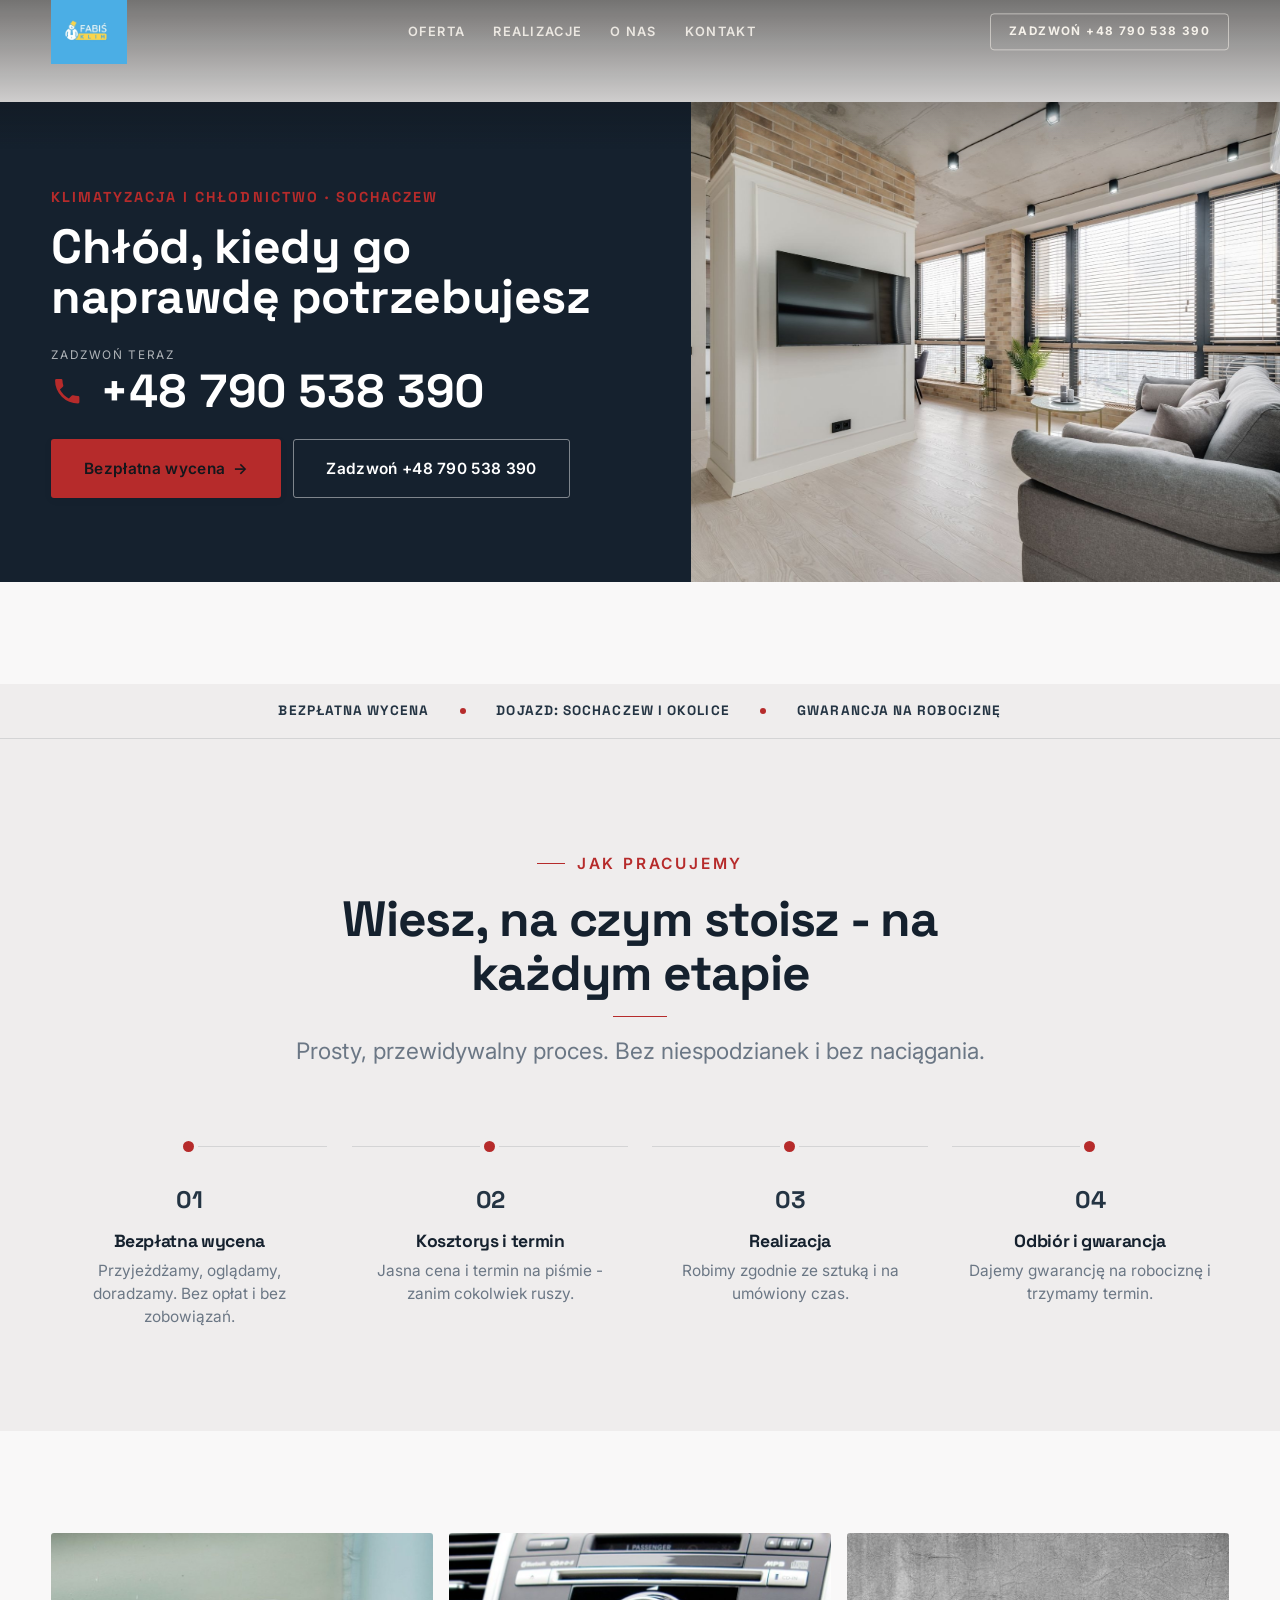
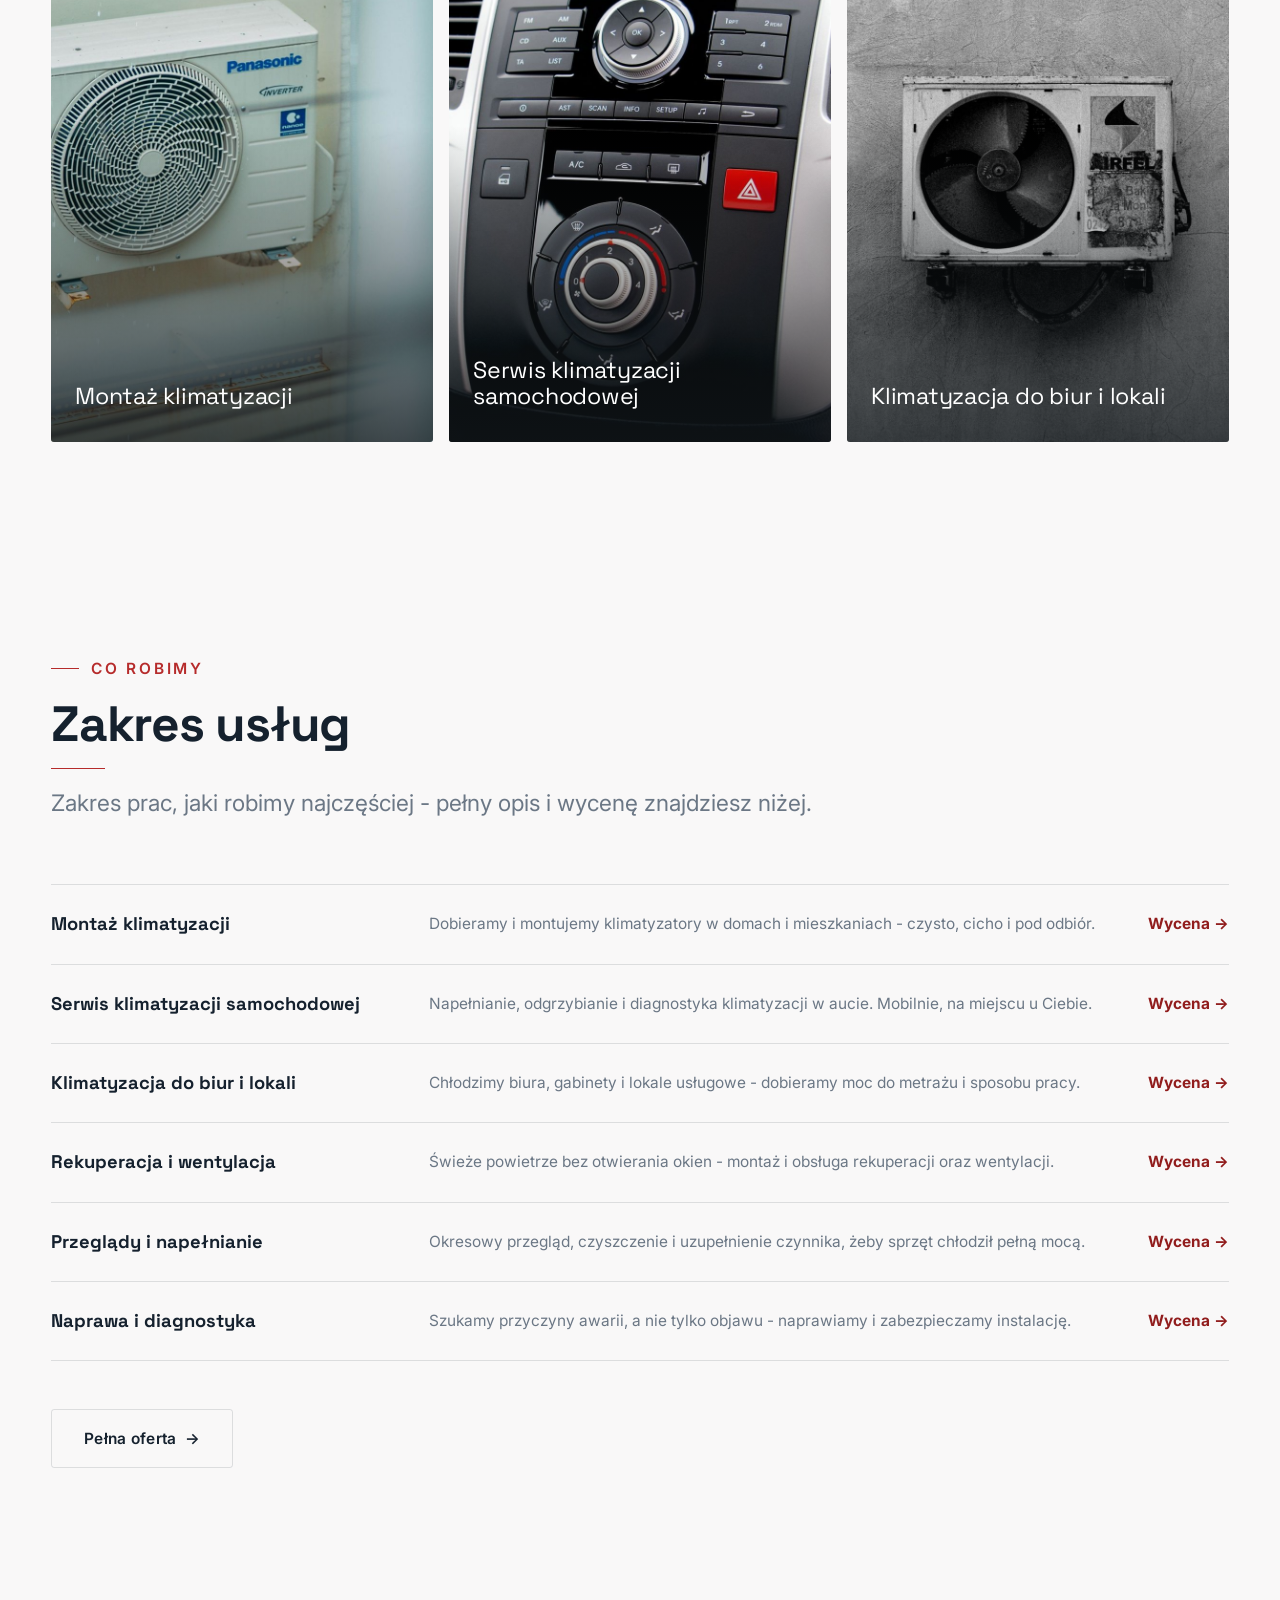
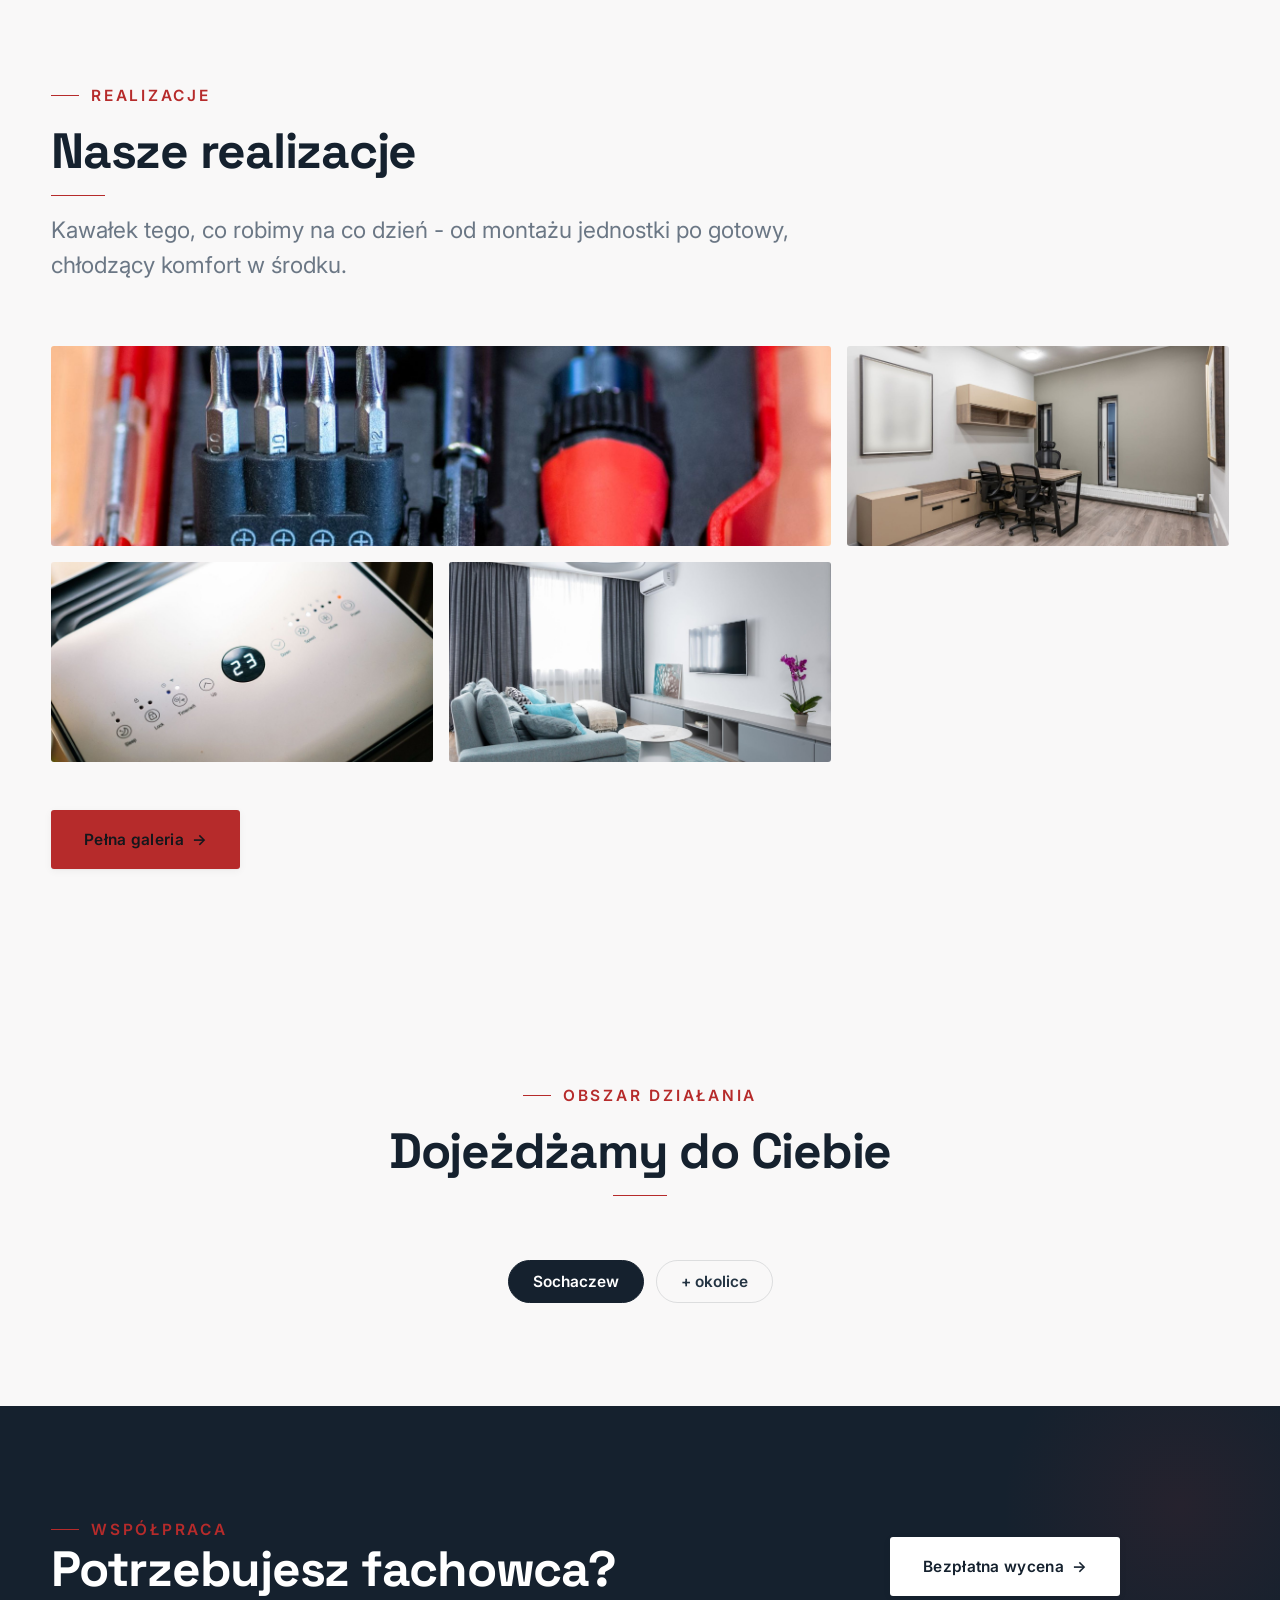
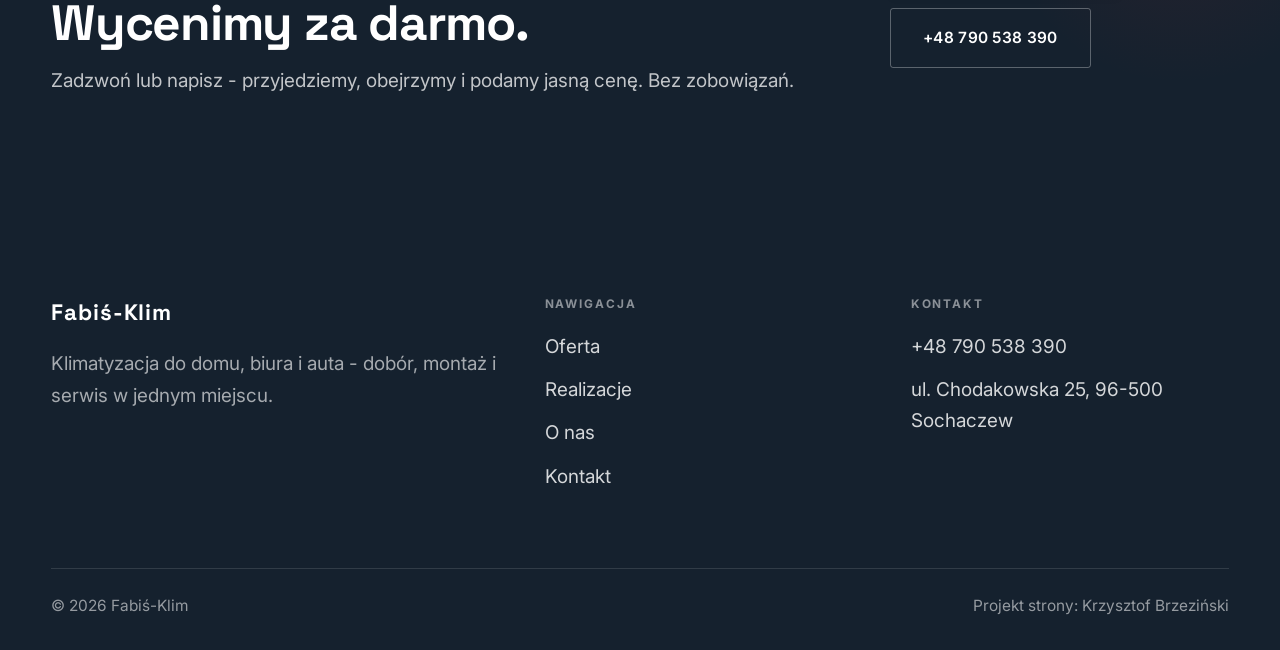
==== index.html @ 5f844423 "Demo strony: Fabiś-Klim (klimatyzacja i chłodnictwo, Sochaczew)" ====
<!DOCTYPE html>
<html lang="pl">
<head>
<meta charset="UTF-8">
<meta name="viewport" content="width=device-width, initial-scale=1.0">
<title>Fabiś-Klim - Klimatyzacja i chłodnictwo · Sochaczew</title>
<meta name="description" content="Fabiś-Klim - montaż i serwis klimatyzacji, Sochaczew i okolice. Klimatyzacja do domu, biura i samochodu, rekuperacja, przeglądy i napełnianie. Bezpłatna wycena, sprawny dojazd. Zadzwoń.">
<link rel="preconnect" href="https://fonts.googleapis.com">
<link rel="preconnect" href="https://fonts.gstatic.com" crossorigin>
<link href="https://fonts.googleapis.com/css2?family=Space+Grotesk:wght@500;600;700&family=Inter:wght@400;500;600&display=swap" rel="stylesheet">
<link rel="stylesheet" href="assets/styles.css">
</head>
<body>

<header class="nav">
  <div class="wrap nav-inner">
    <a class="brand brand-has-logo" href="index.html"><img class="brand-logo" src="img/logo.jpg" alt="Fabiś-Klim"></a>
    <nav class="nav-links">
      <a href="oferta.html">Oferta</a>
      <a href="realizacje.html">Realizacje</a>
      <a href="o-nas.html">O nas</a>
      <a href="kontakt.html">Kontakt</a>
      <a href="tel:+48790538390" class="btn btn-accent">Zadzwoń +48 790 538 390</a>
    </nav>
    <button class="nav-toggle" aria-label="Menu"><span></span><span></span><span></span></button>
  </div>
</header>

<section class="hero-fach">
  <img class="hf-photo" src="img/hero.jpg" alt="Fabiś-Klim">
  <div class="hf-panel">
      <span class="hf-kicker">Klimatyzacja i chłodnictwo · Sochaczew</span>
      <h1 class="hf-title">Chłód, kiedy go naprawdę potrzebujesz</h1>
      <a class="hf-phone" href="tel:+48790538390"><span class="hf-phone-lab">Zadzwoń teraz</span><span class="hf-phone-num"><svg class="ico-tel" width="16" height="16" viewBox="0 0 24 24" fill="none" aria-hidden="true"><path d="M6.6 10.8a15.5 15.5 0 0 0 6.6 6.6l2.2-2.2a1 1 0 0 1 1-.24 11.4 11.4 0 0 0 3.6.58 1 1 0 0 1 1 1V20a1 1 0 0 1-1 1A17 17 0 0 1 3 4a1 1 0 0 1 1-1h3.5a1 1 0 0 1 1 1c0 1.25.2 2.46.58 3.6a1 1 0 0 1-.25 1l-2.23 2.2Z" fill="currentColor"/></svg> +48 790 538 390</span></a>
      <div class="hf-actions">
        <a href="kontakt.html" class="btn btn-accent">Bezpłatna wycena <span class="arr">→</span></a>
        <a href="tel:+48790538390" class="btn btn-ghost hf-ghost">Zadzwoń +48 790 538 390</a>
      </div>
  </div>
</section>
<section class="fach-promise">
  <div class="wrap">
    <ul class="fp-row reveal"><li>Bezpłatna wycena</li><li>Dojazd: Sochaczew i okolice</li><li>Gwarancja na robociznę</li></ul>
  </div>
</section>
<section class="proces fachowcy">
  <div class="wrap">
    <div class="head center reveal">
      <span class="eyebrow">Jak pracujemy</span>
      <h2>Wiesz, na czym stoisz - na każdym etapie</h2>
      <p>Prosty, przewidywalny proces. Bez niespodzianek i bez naciągania.</p>
    </div>
    <ol class="proces-line">
      <li class="reveal"><span class="pno">01</span><h3>Bezpłatna wycena</h3><p>Przyjeżdżamy, oglądamy, doradzamy. Bez opłat i bez zobowiązań.</p></li>
      <li class="reveal"><span class="pno">02</span><h3>Kosztorys i termin</h3><p>Jasna cena i termin na piśmie - zanim cokolwiek ruszy.</p></li>
      <li class="reveal"><span class="pno">03</span><h3>Realizacja</h3><p>Robimy zgodnie ze sztuką i na umówiony czas.</p></li>
      <li class="reveal"><span class="pno">04</span><h3>Odbiór i gwarancja</h3><p>Dajemy gwarancję na robociznę i trzymamy termin.</p></li>
    </ol>
  </div>
</section>
<section class="gateways-band">
  <div class="wrap">
    <div class="gateways">
      <a href="oferta.html" class="gateway reveal"><img src="img/g1.jpg" alt="Montaż klimatyzacji" loading="lazy"><span class="g-ttl">Montaż klimatyzacji</span></a>
      <a href="oferta.html" class="gateway reveal"><img src="img/g2.jpg" alt="Serwis klimatyzacji samochodowej" loading="lazy"><span class="g-ttl">Serwis klimatyzacji samochodowej</span></a>
      <a href="oferta.html" class="gateway reveal"><img src="img/g3.jpg" alt="Klimatyzacja do biur i lokali" loading="lazy"><span class="g-ttl">Klimatyzacja do biur i lokali</span></a>
    </div>
  </div>
</section>
<section class="fach-uslugi">
  <div class="wrap">
    <div class="head reveal">
      <span class="eyebrow">Co robimy</span>
      <h2>Zakres usług</h2>
      <p>Zakres prac, jaki robimy najczęściej - pełny opis i wycenę znajdziesz niżej.</p>
    </div>
    <ul class="fu-list">
      <li class="fu-row reveal"><div class="fu-name">Montaż klimatyzacji</div><div class="fu-desc">Dobieramy i montujemy klimatyzatory w domach i mieszkaniach - czysto, cicho i pod odbiór.</div><a class="fu-cta" href="kontakt.html">Wycena <span class="arr">→</span></a></li>
      <li class="fu-row reveal"><div class="fu-name">Serwis klimatyzacji samochodowej</div><div class="fu-desc">Napełnianie, odgrzybianie i diagnostyka klimatyzacji w aucie. Mobilnie, na miejscu u Ciebie.</div><a class="fu-cta" href="kontakt.html">Wycena <span class="arr">→</span></a></li>
      <li class="fu-row reveal"><div class="fu-name">Klimatyzacja do biur i lokali</div><div class="fu-desc">Chłodzimy biura, gabinety i lokale usługowe - dobieramy moc do metrażu i sposobu pracy.</div><a class="fu-cta" href="kontakt.html">Wycena <span class="arr">→</span></a></li>
      <li class="fu-row reveal"><div class="fu-name">Rekuperacja i wentylacja</div><div class="fu-desc">Świeże powietrze bez otwierania okien - montaż i obsługa rekuperacji oraz wentylacji.</div><a class="fu-cta" href="kontakt.html">Wycena <span class="arr">→</span></a></li>
      <li class="fu-row reveal"><div class="fu-name">Przeglądy i napełnianie</div><div class="fu-desc">Okresowy przegląd, czyszczenie i uzupełnienie czynnika, żeby sprzęt chłodził pełną mocą.</div><a class="fu-cta" href="kontakt.html">Wycena <span class="arr">→</span></a></li>
      <li class="fu-row reveal"><div class="fu-name">Naprawa i diagnostyka</div><div class="fu-desc">Szukamy przyczyny awarii, a nie tylko objawu - naprawiamy i zabezpieczamy instalację.</div><a class="fu-cta" href="kontakt.html">Wycena <span class="arr">→</span></a></li>
    </ul>
    <div style="margin-top:var(--space-7)" class="reveal"><a href="oferta.html" class="btn btn-ghost">Pełna oferta <span class="arr">→</span></a></div>
  </div>
</section>
<section>
  <div class="wrap">
    <div class="head reveal">
      <span class="eyebrow">Realizacje</span>
      <h2>Nasze realizacje</h2>
      <p>Kawałek tego, co robimy na co dzień - od montażu jednostki po gotowy, chłodzący komfort w środku.</p>
    </div>
    <div class="gallery">
      <div class="tile t-two3 reveal"><img src="img/g4.jpg" alt="Serwis i przeglądy" loading="lazy"><div class="cap">Serwis i przeglądy</div></div>
      <div class="tile t-third reveal"><img src="img/g5.jpg" alt="Klimatyzacja do biura" loading="lazy"><div class="cap">Klimatyzacja do biura</div></div>
      <div class="tile t-third reveal"><img src="img/g6.jpg" alt="Komfort w pomieszczeniu" loading="lazy"><div class="cap">Komfort w pomieszczeniu</div></div>
      <div class="tile t-third reveal"><img src="img/about.jpg" alt="Fabiś-Klim" loading="lazy"></div>
    </div>
    <div style="margin-top:var(--space-7)" class="reveal"><a href="realizacje.html" class="btn btn-accent">Pełna galeria <span class="arr">→</span></a></div>
  </div>
</section>
<section class="obszar">
  <div class="wrap">
    <div class="head center reveal">
      <span class="eyebrow">Obszar działania</span>
      <h2>Dojeżdżamy do Ciebie</h2>
    </div>
    <ul class="obszar-list reveal"><li class="is-home">Sochaczew</li><li>+ okolice</li></ul>
  </div>
</section>
<section class="cta">
  <div class="wrap">
    <div class="reveal">
      <span class="eyebrow">Współpraca</span>
      <h2>Potrzebujesz fachowca? Wycenimy za darmo.</h2>
      <p>Zadzwoń lub napisz - przyjedziemy, obejrzymy i podamy jasną cenę. Bez zobowiązań.</p>
    </div>
    <div class="cta-actions reveal">
      <a href="kontakt.html" class="btn btn-light">Bezpłatna wycena <span class="arr">→</span></a>
      <a href="tel:+48790538390" class="btn btn-ghost" style="color:#fff;border-color:rgba(255,255,255,.3)">+48 790 538 390</a>
    </div>
  </div>
</section>

<footer>
  <div class="wrap">
    <div class="foot-grid">
      <div class="foot-brand">
        <div class="name">Fabiś-Klim</div>
        <p>Klimatyzacja do domu, biura i auta - dobór, montaż i serwis w jednym miejscu.</p>
      </div>
      <div class="foot-col">
        <h4>Nawigacja</h4>
        <a href="oferta.html">Oferta</a>
        <a href="realizacje.html">Realizacje</a>
        <a href="o-nas.html">O nas</a>
        <a href="kontakt.html">Kontakt</a>
      </div>
      <div class="foot-col">
        <h4>Kontakt</h4>
        <a href="tel:+48790538390">+48 790 538 390</a>
        <p>ul. Chodakowska 25, 96-500 Sochaczew</p>
      </div>
    </div>
    <div class="foot-bot">
      <span>© 2026 Fabiś-Klim</span>
      <span>Projekt strony: Krzysztof Brzeziński</span>
    </div>
  </div>
</footer>
<div class="sticky-call"><a class="sc-call" href="tel:+48790538390"><svg class="ico-tel" width="16" height="16" viewBox="0 0 24 24" fill="none" aria-hidden="true"><path d="M6.6 10.8a15.5 15.5 0 0 0 6.6 6.6l2.2-2.2a1 1 0 0 1 1-.24 11.4 11.4 0 0 0 3.6.58 1 1 0 0 1 1 1V20a1 1 0 0 1-1 1A17 17 0 0 1 3 4a1 1 0 0 1 1-1h3.5a1 1 0 0 1 1 1c0 1.25.2 2.46.58 3.6a1 1 0 0 1-.25 1l-2.23 2.2Z" fill="currentColor"/></svg> Zadzwoń</a><a class="sc-quote" href="kontakt.html">Bezpłatna wycena</a></div>

<script src="assets/main.js"></script>
</body>
</html>
---- assets/styles.css ----
/* ============================================================
   STOLBASZ — premium, architektoniczny B2B fit-out
   Jasna paleta, zero brązu. System wg premium-web-craft.
   Projekt strony: Krzysztof Brzeziński
   ============================================================ */

:root{
  /* PALETA — jasna, architektoniczna, chłodna */
  --paper:#F4F6F8;          /* główne tło */
  --paper-2:#E7EBEF;        /* sekcje alternatywne (chłodny jasny szary) */
  --paper-3:#E7EBEF;        /* delikatne wypełnienia */
  --ink:#15212E;            /* tekst główny — chłodny grafit */
  --ink-soft:#243443;       /* nagłówki drugorzędne */
  --muted:#6B7785;          /* tekst poboczny */
  --line:rgba(21,33,46,.12);/* hairline */
  --accent:#E8A317;         /* stonowany petrol-slate — jedyny akcent */
  --accent-d:#C9870C;
  --accent-soft:rgba(232,163,23,.10);
  --dark:#15212E;           /* sekcje ciemne (stopka/CTA) */

  /* ODSTĘPY — skala 4/8 */
  --space-1:4px; --space-2:8px; --space-3:12px; --space-4:16px; --space-5:24px;
  --space-6:32px; --space-7:48px; --space-8:64px; --space-9:96px; --space-10:128px;

  /* TYPOGRAFIA — fluid clamp() (skala podbita 16.07.2026: większe, czytelniejsze litery — uwaga Adama) */
  --text-sm:clamp(.9rem,.87rem + .12vw,1rem);
  --text-base:clamp(1.08rem,1.04rem + .18vw,1.2rem);
  --text-lg:clamp(1.24rem,1.15rem + .34vw,1.44rem);
  --text-h3:clamp(1.34rem,1.22rem + .55vw,1.66rem);
  --text-h2:clamp(2.1rem,1.66rem + 2.1vw,3.1rem);
  --text-h1:clamp(2.9rem,2.1rem + 4vw,5.1rem);

  /* PROMIENIE — architektoniczne, raczej ostre */
  --r-sm:3px; --r-md:6px; --r-lg:10px;

  /* RUCH */
  --ease:cubic-bezier(.25,.46,.45,.94); --dur:.24s;

  /* CIENIE — miękkie, warstwowe */
  --sh-sm:0 1px 2px rgba(16,24,32,.04), 0 2px 8px rgba(16,24,32,.05);
  --sh-md:0 2px 6px rgba(16,24,32,.05), 0 12px 28px -8px rgba(16,24,32,.12);
  --sh-lg:0 6px 14px rgba(16,24,32,.07), 0 26px 56px -18px rgba(16,24,32,.22);

  --hairline:1px solid var(--line);

  --font-display:'Space Grotesk','Inter',sans-serif;
  --font-body:'Inter',sans-serif;
}

*{box-sizing:border-box;margin:0;padding:0}
html{scroll-behavior:smooth}
body{
  font-family:var(--font-body);
  font-size:var(--text-base);
  line-height:1.65;
  color:var(--ink);
  background:var(--paper);
  -webkit-font-smoothing:antialiased;
  text-rendering:optimizeLegibility;
}
img{max-width:100%;display:block}
a{color:inherit;text-decoration:none}

.wrap{width:min(92%,1180px);margin-inline:auto}
section{padding-block:clamp(52px,6.5vw,96px)}

h1,h2,h3{font-family:var(--font-display);font-weight:700;line-height:1.08;letter-spacing:-.02em;color:var(--ink)}
h1{font-size:var(--text-h1);letter-spacing:-.035em}
h2{font-size:var(--text-h2);letter-spacing:-.025em}
h3{font-size:var(--text-h3)}
p{max-width:65ch}

.eyebrow{
  font-family:var(--font-body);
  font-size:var(--text-sm);
  font-weight:600;
  letter-spacing:.18em;
  text-transform:uppercase;
  color:var(--accent);
  display:inline-flex;align-items:center;gap:var(--space-3);
}
.eyebrow::before{content:"";width:28px;height:1px;background:var(--accent);display:inline-block}

.muted{color:var(--muted)}
.lead{font-size:var(--text-lg);line-height:1.55;color:var(--ink-soft);max-width:50ch}

/* ---------- BUTTONS ---------- */
.btn{
  display:inline-flex;align-items:center;gap:var(--space-2);
  font-weight:600;font-size:var(--text-sm);letter-spacing:.02em;
  padding:var(--space-4) var(--space-6);
  border-radius:var(--r-sm);
  transition:transform var(--dur) var(--ease),box-shadow var(--dur) var(--ease),background var(--dur) var(--ease);
  cursor:pointer;border:1px solid transparent;
}
.btn-accent{background:var(--accent);color:#fff;box-shadow:var(--sh-sm)}
.btn-accent:hover{background:var(--accent-d);transform:translateY(-2px);box-shadow:var(--sh-md)}
.btn-accent:active{transform:translateY(0);box-shadow:var(--sh-sm)}
.btn-ghost{background:transparent;color:var(--ink);border-color:var(--line)}
.btn-ghost:hover{border-color:var(--accent);color:var(--accent);transform:translateY(-2px)}
.btn-light{background:#fff;color:var(--ink);box-shadow:var(--sh-sm)}
.btn-light:hover{transform:translateY(-2px);box-shadow:var(--sh-md)}
.btn .arr{transition:transform var(--dur) var(--ease)}
.btn:hover .arr{transform:translateX(4px)}

/* ---------- NAV ---------- */
.nav{
  position:sticky;top:0;z-index:50;
  background:color-mix(in srgb,var(--paper) 88%,transparent);
  backdrop-filter:saturate(140%) blur(10px);
  border-bottom:var(--hairline);
}
.nav-inner{display:flex;align-items:center;justify-content:space-between;height:72px}
.brand{display:flex;flex-direction:column;line-height:1}
.brand .name{font-family:var(--font-display);font-weight:800;font-size:1.35rem;letter-spacing:.04em}
.brand .sub{font-size:.62rem;letter-spacing:.34em;text-transform:uppercase;color:var(--muted);margin-top:5px}
.nav-links{display:flex;align-items:center;gap:var(--space-6)}
.nav-links a{font-size:var(--text-sm);font-weight:500;color:var(--ink-soft);position:relative;padding-block:4px;transition:color var(--dur) var(--ease)}
.nav-links a::after{content:"";position:absolute;left:0;bottom:0;width:0;height:1.5px;background:var(--accent);transition:width var(--dur) var(--ease)}
.nav-links a:hover,.nav-links a.active{color:var(--ink)}
.nav-links a:hover::after,.nav-links a.active::after{width:100%}
.nav-links .btn{padding:var(--space-2) var(--space-5)}
/* przyciski w nav: właściwy kolor (przebij .nav-links a) + bez podkreślenia */
.nav-links a.btn-accent{color:#fff}
.nav-links a.btn-ghost,.nav-links a.btn-light{color:var(--ink)}
.nav-links a.btn::after{display:none}
.nav-toggle{display:none;background:none;border:none;cursor:pointer;flex-direction:column;gap:5px;padding:8px}
.nav-toggle span{width:24px;height:2px;background:var(--ink);transition:var(--dur)}

/* ---------- HERO (split) ---------- */
.hero{position:relative;overflow:hidden;border-bottom:var(--hairline)}
.hero-grid{display:grid;grid-template-columns:1.05fr .95fr;gap:clamp(24px,4vw,60px);align-items:center;
  padding-block:clamp(36px,4.5vw,64px)}
.hero-copy .eyebrow{margin-bottom:var(--space-5)}
.hero-copy h1{margin-bottom:var(--space-5)}
.hero-copy .lead{margin-bottom:var(--space-7)}
.hero-actions{display:flex;flex-wrap:wrap;gap:var(--space-4)}
.hero-art{position:relative;aspect-ratio:4/3;border-radius:var(--r-lg);overflow:hidden;box-shadow:var(--sh-lg)}
.hero-art img{width:100%;height:100%;object-fit:cover}
.hero-art::after{content:"";position:absolute;inset:0;background:linear-gradient(180deg,transparent 55%,rgba(18,24,28,.28))}
.hero-badge{position:absolute;left:var(--space-5);bottom:var(--space-5);z-index:2;
  background:rgba(252,252,251,.94);backdrop-filter:blur(4px);
  border-radius:var(--r-md);padding:var(--space-4) var(--space-5);box-shadow:var(--sh-md);max-width:78%}
.hero-badge strong{display:block;font-family:var(--font-display);font-size:1rem;letter-spacing:-.01em}
.hero-badge span{font-size:var(--text-sm);color:var(--muted)}

/* ---------- HERO duży / kinowy (strona główna) ---------- */
.hero-cine{position:relative;min-height:clamp(560px,82vh,840px);min-height:clamp(560px,82svh,840px);display:flex;align-items:center;overflow:hidden;border-bottom:var(--hairline)}
.hero-cine>img{position:absolute;inset:0;width:100%;height:100%;object-fit:cover;z-index:0}
.hero-cine::after{content:"";position:absolute;inset:0;z-index:1;
  background:linear-gradient(95deg,rgba(13,18,23,.86) 0%,rgba(13,18,23,.64) 32%,rgba(13,18,23,.24) 62%,rgba(13,18,23,.04) 100%)}
.hero-cine .wrap{position:relative;z-index:2;padding-block:var(--space-8)}
.hero-cine .hero-copy{max-width:660px}
.hero-cine .eyebrow{color:#fff;margin-bottom:var(--space-5)}
.hero-cine .eyebrow::before{background:#fff}
.hero-cine h1{color:#fff;margin-bottom:var(--space-5);font-size:clamp(2.9rem,2rem + 4.4vw,5.2rem)}
.hero-cine .lead{color:rgba(255,255,255,.92);max-width:48ch;margin-bottom:var(--space-7)}
.hero-cine .hero-actions{display:flex;flex-wrap:wrap;gap:var(--space-4)}
@media(max-width:680px){
  .hero-cine{min-height:clamp(520px,76vh,640px);min-height:clamp(520px,76svh,640px);align-items:flex-end}
  .hero-cine::after{background:linear-gradient(0deg,rgba(13,18,23,.9) 6%,rgba(13,18,23,.45) 55%,rgba(13,18,23,.25) 100%)}
  .hero-cine .wrap{padding-bottom:var(--space-9)}
}

/* full-bleed hero variant (podstrony) */
.pagehead{position:relative;min-height:46vh;min-height:46svh;display:flex;align-items:flex-end;overflow:hidden;border-bottom:var(--hairline)}
.pagehead img{position:absolute;inset:0;width:100%;height:100%;object-fit:cover}
.pagehead::after{content:"";position:absolute;inset:0;background:linear-gradient(180deg,rgba(18,24,28,.25),rgba(18,24,28,.62))}
.pagehead .wrap{position:relative;z-index:2;padding-block:var(--space-9);color:#fff}
.pagehead h1{color:#fff;max-width:18ch}
.pagehead .eyebrow{color:#fff}
.pagehead .eyebrow::before{background:#fff}
.pagehead p{color:rgba(255,255,255,.86);margin-top:var(--space-4);max-width:54ch}

/* ---------- STRIP (pasek skrótów / liczby) ---------- */
.strip{background:var(--dark);color:#fff}
.strip .wrap{display:grid;grid-template-columns:repeat(4,1fr);gap:var(--space-6);padding-block:var(--space-8)}
.strip .item .k{font-family:var(--font-display);font-size:clamp(1.6rem,1.2rem + 1.4vw,2.4rem);font-weight:800;letter-spacing:-.02em;color:#fff}
.strip .item .v{font-size:var(--text-sm);color:rgba(255,255,255,.66);margin-top:var(--space-2);line-height:1.45}
.strip .item{border-left:2px solid var(--accent);padding-left:var(--space-5)}

/* ---------- SECTION HEAD ---------- */
.head{max-width:48rem;margin-bottom:var(--space-8)}
.head.center{margin-inline:auto;text-align:center}
.head .eyebrow{margin-bottom:var(--space-4)}
.head h2{margin-bottom:var(--space-4)}
.head p{color:var(--muted);font-size:var(--text-lg);line-height:1.55}
.head.center p{margin-inline:auto}

/* ---------- INTRO SPLIT ---------- */
.split{display:grid;grid-template-columns:.92fr 1.08fr;gap:clamp(28px,5vw,80px);align-items:center}
.split.rev{grid-template-columns:1.08fr .92fr}
.split.rev .split-art{order:-1}
.split-art{position:relative;aspect-ratio:5/4;border-radius:var(--r-lg);overflow:hidden;box-shadow:var(--sh-lg)}
.split-art img{width:100%;height:100%;object-fit:cover}
.split-copy h2{margin-bottom:var(--space-5)}
.split-copy p+p{margin-top:var(--space-4)}
.split-copy .btn{margin-top:var(--space-6)}

/* ---------- SERVICES (zakres) ---------- */
.svc-grid{display:grid;grid-template-columns:repeat(auto-fit,minmax(280px,1fr));gap:var(--space-5)}
.svc{background:#fff;border:var(--hairline);border-radius:var(--r-md);padding:var(--space-7) var(--space-6);
  transition:transform var(--dur) var(--ease),box-shadow var(--dur) var(--ease),border-color var(--dur) var(--ease);
  position:relative;overflow:hidden}
.svc::before{content:"";position:absolute;left:0;top:0;width:3px;height:0;background:var(--accent);transition:height var(--dur) var(--ease)}
.svc:hover{transform:translateY(-4px);box-shadow:var(--sh-md);border-color:transparent}
.svc:hover::before{height:100%}
.svc .ic{font-family:var(--font-display);font-size:.8rem;font-weight:700;letter-spacing:.12em;color:var(--accent);margin-bottom:var(--space-4)}
.svc h3{margin-bottom:var(--space-3);font-size:1.22rem}
.svc p{color:var(--muted);font-size:var(--text-base);line-height:1.6}

/* big detailed service rows */
.svc-row{display:grid;grid-template-columns:.8fr 1.2fr;gap:clamp(20px,4vw,60px);align-items:center;padding-block:var(--space-8)}
.svc-row+.svc-row{border-top:var(--hairline)}
.svc-row.rev{grid-template-columns:1.2fr .8fr}
.svc-row.rev .svc-row-art{order:-1}
.svc-row-art{aspect-ratio:4/3;border-radius:var(--r-md);overflow:hidden;box-shadow:var(--sh-md)}
.svc-row-art img{width:100%;height:100%;object-fit:cover}
.svc-row h3{font-size:1.5rem;margin-bottom:var(--space-4)}
.svc-row .num{font-family:var(--font-display);font-size:.85rem;font-weight:700;letter-spacing:.14em;color:var(--accent);display:block;margin-bottom:var(--space-3)}
.svc-row ul{list-style:none;margin-top:var(--space-4);display:flex;flex-direction:column;gap:var(--space-2)}
.svc-row li{position:relative;padding-left:var(--space-5);color:var(--muted);font-size:var(--text-base)}
.svc-row li::before{content:"";position:absolute;left:0;top:.62em;width:8px;height:1px;background:var(--accent)}

/* ---------- GALLERY (realizacje) ---------- */
.gallery{display:grid;grid-template-columns:repeat(12,1fr);gap:var(--space-4);grid-auto-rows:200px}
/* GALERIA MASONRY — pionowe zdjęcia (portrety beauty/wellness) bez przycinania: kolumny, height auto */
.gallery-masonry{column-count:3;column-gap:var(--space-4)}
@media(max-width:900px){.gallery-masonry{column-count:2}}
@media(max-width:560px){.gallery-masonry{column-count:1}}
.gallery-masonry .m-tile{break-inside:avoid;margin:0 0 var(--space-4);padding:0;position:relative;overflow:hidden;border-radius:var(--r-md);border:1px solid var(--line)}
.gallery-masonry .m-tile img{width:100%;height:auto;display:block}
.gallery-masonry .m-tile .cap{position:absolute;left:0;right:0;bottom:0;padding:var(--space-4);color:#fff;background:linear-gradient(0deg,rgba(0,0,0,.55),transparent);font-size:var(--text-sm)}
.gallery-masonry .m-tile .cap small{display:block;font-weight:400;opacity:.78;letter-spacing:.04em;text-transform:uppercase;font-size:.66rem;margin-top:3px}
.tile{position:relative;overflow:hidden;border-radius:var(--r-md);box-shadow:var(--sh-sm);
  transition:transform var(--dur) var(--ease),box-shadow var(--dur) var(--ease)}
.tile img{width:100%;height:100%;object-fit:cover;transition:transform .6s var(--ease)}
.tile:hover{box-shadow:var(--sh-md)}
.tile:hover img{transform:scale(1.05)}
.tile .cap{position:absolute;left:0;right:0;bottom:0;padding:var(--space-5) var(--space-4) var(--space-4);
  background:linear-gradient(transparent,rgba(18,24,28,.78));color:#fff;
  font-size:var(--text-sm);font-weight:600;letter-spacing:.01em;
  opacity:0;transform:translateY(8px);transition:var(--dur) var(--ease)}
.tile:hover .cap{opacity:1;transform:translateY(0)}
.tile .cap small{display:block;font-weight:400;opacity:.78;letter-spacing:.04em;text-transform:uppercase;font-size:.66rem;margin-top:3px}
/* bento spans */
.t-wide{grid-column:span 6}
.t-tall{grid-column:span 6;grid-row:span 2}
.t-std{grid-column:span 6}
.t-third{grid-column:span 4}
.t-two3{grid-column:span 8}

/* ---------- TRUST / WIARYGODNOŚĆ ---------- */
.trust{background:var(--paper-2)}
.trust-grid{display:grid;grid-template-columns:repeat(auto-fit,minmax(240px,1fr));gap:var(--space-5);margin-top:var(--space-7)}
.trust-card{background:#fff;border-radius:var(--r-md);padding:var(--space-7) var(--space-6);box-shadow:var(--sh-sm);border-top:3px solid var(--accent)}
.trust-card .big{font-family:var(--font-display);font-size:clamp(1.8rem,1.3rem + 1.6vw,2.6rem);font-weight:800;letter-spacing:-.02em;color:var(--ink);line-height:1}
.trust-card h3{font-size:1.12rem;margin:var(--space-3) 0 var(--space-2)}
.trust-card p{color:var(--muted);font-size:var(--text-base);line-height:1.55}

/* ---------- CTA band ---------- */
.cta{background:var(--dark);color:#fff;position:relative;overflow:hidden}
.cta .wrap{display:grid;grid-template-columns:1.4fr .6fr;gap:var(--space-7);align-items:center;position:relative;z-index:2}
.cta h2{color:#fff;max-width:20ch}
.cta p{color:rgba(255,255,255,.74);margin-top:var(--space-4)}
.cta-actions{display:flex;flex-direction:column;gap:var(--space-3);align-items:flex-start}
.cta::before{content:"";position:absolute;right:-80px;top:-80px;width:360px;height:360px;border-radius:50%;
  background:radial-gradient(circle,var(--accent-soft),transparent 70%)}

/* ---------- CONTACT ---------- */
.contact-grid{display:grid;grid-template-columns:.85fr 1.15fr;gap:clamp(28px,4vw,56px);align-items:start}
.info-list{display:flex;flex-direction:column;gap:var(--space-2)}
.info-row{display:flex;gap:var(--space-4);align-items:flex-start;padding-block:var(--space-4);border-bottom:var(--hairline)}
.info-row .ic{flex:none;width:42px;height:42px;display:grid;place-items:center;border-radius:50%;
  background:var(--accent-soft);color:var(--accent);font-size:1.05rem}
.info-row .lbl{font-size:.72rem;letter-spacing:.14em;text-transform:uppercase;color:var(--muted)}
.info-row .val{font-weight:600;font-size:var(--text-base);margin-top:2px}
.info-row a.val:hover{color:var(--accent)}
.map{border:none;border-radius:var(--r-lg);box-shadow:var(--sh-md);width:100%;height:100%;min-height:380px;filter:grayscale(.2) contrast(1.02)}
.form{background:#fff;border:var(--hairline);border-radius:var(--r-lg);padding:clamp(24px,3vw,40px);box-shadow:var(--sh-sm)}
.form .fld{margin-bottom:var(--space-5)}
.form label{display:block;font-size:var(--text-sm);font-weight:600;margin-bottom:var(--space-2)}
.form input,.form textarea{width:100%;font-family:inherit;font-size:var(--text-base);color:var(--ink);
  padding:var(--space-4);border:var(--hairline);border-radius:var(--r-sm);background:var(--paper);transition:border-color var(--dur)}
.form input:focus,.form textarea:focus{outline:none;border-color:var(--accent);background:#fff}
.form textarea{resize:vertical;min-height:120px}
.form .note{font-size:var(--text-sm);color:var(--muted);margin-top:var(--space-3)}

/* ---------- FOOTER ---------- */
footer{background:var(--dark);color:#fff;padding-block:var(--space-9) var(--space-6)}
.foot-grid{display:grid;grid-template-columns:1.4fr 1fr 1fr;gap:var(--space-7);margin-bottom:var(--space-8)}
.foot-brand .name{font-family:var(--font-display);font-weight:800;font-size:1.4rem;letter-spacing:.04em}
.foot-brand p{color:rgba(255,255,255,.62);margin-top:var(--space-4);font-size:var(--text-base);max-width:38ch}
.foot-col h4{font-size:.74rem;letter-spacing:.16em;text-transform:uppercase;color:rgba(255,255,255,.5);margin-bottom:var(--space-4)}
.foot-col a,.foot-col p{display:block;color:rgba(255,255,255,.82);font-size:var(--text-base);margin-bottom:var(--space-3)}
.foot-col a:hover{color:#fff}
.foot-bot{border-top:1px solid rgba(255,255,255,.12);padding-top:var(--space-5);display:flex;justify-content:space-between;flex-wrap:wrap;gap:var(--space-3);
  font-size:var(--text-sm);color:rgba(255,255,255,.55)}
.foot-bot a:hover{color:#fff}

/* ---------- REVEAL ---------- */
.reveal{opacity:0;transform:translateY(22px);transition:opacity .6s var(--ease),transform .6s var(--ease)}
.reveal.in{opacity:1;transform:none}

/* ---------- RESPONSIVE ---------- */
@media(max-width:920px){
  .hero-grid,.split,.split.rev,.svc-row,.svc-row.rev,.cta .wrap,.contact-grid,.foot-grid{grid-template-columns:1fr}
  .split.rev .split-art,.svc-row.rev .svc-row-art{order:0}
  .hero-art{aspect-ratio:16/10;max-height:420px}
  .strip .wrap{grid-template-columns:repeat(2,1fr);gap:var(--space-7)}
  .gallery{grid-auto-rows:180px}
  .t-wide,.t-tall,.t-std,.t-third,.t-two3{grid-column:span 6}
  .t-tall{grid-row:span 1}
  .cta-actions{flex-direction:row;flex-wrap:wrap}
  .foot-grid{gap:var(--space-6)}
}
@media(max-width:680px){
  .nav-links{position:fixed;inset:72px 0 auto 0;background:var(--paper);flex-direction:column;align-items:stretch;
    gap:0;padding:var(--space-4) 6%;border-bottom:var(--hairline);box-shadow:var(--sh-md);
    transform:translateY(-120%);transition:transform var(--dur) var(--ease)}
  .nav-links.open{transform:translateY(0)}
  .nav-links a{padding-block:var(--space-4);border-bottom:var(--hairline)}
  .nav-links .btn{margin-top:var(--space-3);justify-content:center}
  .nav-toggle{display:flex}
  .strip .wrap{grid-template-columns:1fr}
  .gallery{grid-template-columns:repeat(6,1fr)}
  .foot-grid{grid-template-columns:1fr}
}
@media(prefers-reduced-motion:reduce){
  *{animation-duration:.01ms!important;transition:none!important}
  .reveal{opacity:1!important;transform:none!important}
  html{scroll-behavior:auto}
}

/* ============================================================
   PREMIUM LAYER — destylat deep-researchu branż (anty-AI, spokój).
   Zmienne STOLBASZ (--accent/--ink/--paper/--line/--dark). Ruch ledwo
   zauważalny, krzywa cubic-bezier(.16,.84,.44,1); prefers-reduced-motion
   pokryte blanketem wyżej. Karty hairline zamiast cieni = #1 sygnał „nie-AI".
   ============================================================ */

/* więcej oddechu między sekcjami (liderzy: 110-130px) */
section{padding-block:clamp(64px,8vw,128px)}

/* 1) Aksamitny reveal — dłuższa, miękka krzywa zamiast „skoku" */
.reveal{transition:opacity .9s cubic-bezier(.16,.84,.44,1),transform .9s cubic-bezier(.16,.84,.44,1);will-change:opacity,transform}
/* stagger TYLKO w galerii (tam pozycja = porządek dzieci) */
.gallery .reveal:nth-child(2){transition-delay:.07s}
.gallery .reveal:nth-child(3){transition-delay:.14s}
.gallery .reveal:nth-child(4){transition-delay:.21s}
.gallery .reveal:nth-child(5){transition-delay:.28s}
.gallery .reveal:nth-child(6){transition-delay:.35s}

/* 2) Hero STATYCZNY na .hero-cine — Ken Burns CAŁKIEM WYŁĄCZONY 26.06 (3. zgłoszenie Szymona).
   GENEZA: animowanie scale na <img> hero z teksturami (cegły/framugi) re-samplinguje obraz
   klatka po klatce → na części ekranów drobne drganie/shimmer = „heroshot się trzęsie".
   translateY usunięto wcześniej, scale-only + will-change/GPU NIE wystarczyły do GWARANCJI gładkości.
   Krzysztof zażądał pewności („make sure, że błąd się nie pojawi") > efekt. Zero animacji = 0% drgania.
   Delikatny zoom zostaje TYLKO w pełnoekranowych hero gastro/studio (hg-bg/hs-bg — tło, inny
   mechanizm, chwalone, nigdy nie zgłaszane). NIE wracać do KB na .hero-cine bez realnego testu
   na sprzęcie klienta — to ryzyko regresji „trzęsienia”. */
/* BEZPIECZNY "wow" na hero = jednorazowy FADE-IN (opacity), nie zoom.
   opacity nie dotyka bitmapy → gładkie na KAŻDYM zdjęciu/ekranie/GPU, zero ryzyka migotania.
   Geometryczny ruch (scale/translate) na .hero-cine jest ZAKAZANY (bramka pilnuje). */
@keyframes heroFade{from{opacity:0}to{opacity:1}}
.hero-cine>img{transform:none;animation:heroFade 1.1s ease-out both}

/* 3) Akcentowy hairline pod nagłówkiem sekcji, który „rysuje się" przy wejściu */
.head h2{position:relative;padding-bottom:18px}
.head h2::after{content:"";position:absolute;left:0;bottom:0;height:1px;width:0;background:var(--accent);transition:width 1s cubic-bezier(.16,.84,.44,1) .15s}
.head.center h2::after{left:50%;transform:translateX(-50%)}
.head.reveal.in h2::after,.head.center.reveal.in h2::after{width:54px}

/* 4) Karty HAIRLINE zamiast cieni/zaokrągleń (najmocniejszy anty-AI detal) */
.svc{background:transparent;border:1px solid var(--line);border-radius:var(--r-sm);box-shadow:none}
.svc:hover{box-shadow:none;border-color:var(--accent);transform:translateY(-3px)}
.trust-card{background:transparent;box-shadow:none;border:1px solid var(--line);border-top:2px solid var(--accent);border-radius:var(--r-sm)}
.tile{box-shadow:none;border-radius:var(--r-sm)}
.tile:hover{box-shadow:none}

/* 5) Sticky-nav kondensuje się po przewinięciu (sygnał dopracowania) */
.nav{transition:box-shadow .4s ease,background .4s ease}
.nav.is-stuck{box-shadow:0 1px 0 var(--line),0 14px 30px -24px rgba(0,0,0,.45)}
.nav-inner{transition:height .35s var(--ease)}
.nav.is-stuck .nav-inner{height:60px}

/* 6) MANIFESTO — pełnoekranowy cytat-bohater (zastępuje generyczne „Dlaczego my") */
.manifesto{background:var(--paper-2);text-align:center}
.manifesto .wrap{max-width:60rem}
.manifesto p{font-family:var(--font-display);font-style:italic;font-size:clamp(1.6rem,1rem + 2.4vw,2.8rem);line-height:1.32;color:var(--ink-soft);margin-inline:auto;max-width:26ch;position:relative;padding-top:var(--space-8)}
.manifesto p::before{content:"";position:absolute;top:0;left:50%;transform:translateX(-50%);width:54px;height:1px;background:var(--accent)}
.manifesto p span{color:var(--accent);font-style:italic}

/* 7) GATEWAYS — 3 duże bramy-zdjęcia (zamiast paska menu usług) */
.gateways{display:grid;grid-template-columns:repeat(3,1fr);gap:var(--space-4)}
.gateway{position:relative;aspect-ratio:3/4;overflow:hidden;border-radius:var(--r-sm);display:block}
.gateway img{width:100%;height:100%;object-fit:cover;transition:transform .8s var(--ease),filter .5s var(--ease)}
.gateway::after{content:"";position:absolute;inset:0;background:linear-gradient(180deg,transparent 38%,rgba(18,24,28,.74))}
.gateway:hover img{transform:scale(1.05);filter:brightness(1.05)}
.gateway .g-ttl{position:absolute;left:0;right:0;bottom:0;z-index:2;padding:var(--space-6) var(--space-5);color:#fff;font-family:var(--font-display);font-size:1.45rem;letter-spacing:-.01em;line-height:1.15}
.gateway .g-ttl small{display:block;font-family:var(--font-body);font-size:var(--text-sm);font-weight:400;opacity:.82;letter-spacing:.03em;margin-top:5px}
@media(max-width:760px){.gateways{grid-template-columns:1fr}.gateway{aspect-ratio:16/10}}

/* 8) LOGO klienta w nagłówku (gdy podane --logo) */
/* 52px domyślnie (feedback Bartka 06.07.2026: 40px ginęło, uwaga padła 3x; ~56px sprawdzone na żywym demie anna-borowiec-makeup) */
.brand-logo{height:64px;width:auto;max-width:300px;object-fit:contain;display:block}
.nav.is-stuck .brand-logo{height:52px}
@media(max-width:680px){.brand-logo{height:46px;max-width:210px}}


/* === RWD: nagłówki na wąskich ekranach (dodane 17.07.2026 razem z fixem clamp) ===
   Po przywróceniu działania clamp() dolna granica --text-h1 (2.9rem) rozpychała
   dokument przy długich polskich słowach na telefonach. Tu ją zjeżdżamy. */
@media (max-width:560px){
  :root{
    --text-h1:clamp(1.9rem, 1.15rem + 4.4vw, 2.7rem);
    --text-h2:clamp(1.5rem, 1rem + 3vw, 2.1rem);
  }
  .hero-cine h1{font-size:clamp(1.9rem, 1.15rem + 4.4vw, 2.7rem)}
  h1,h2{overflow-wrap:break-word}
}

/* === rodzina: fachowcy === */
/* ============================================================
   RODZINA: FACHOWCY (hydraulik/elektryk/remont/brukarstwo/ogrodzenia)
   Doklejane NA WIERZCH base.css. Dziedziczy paletę/fonty skórki (trade/elektryk).
   Filozofia: telefon-bohater + zaufanie + „bezpłatna wycena". Spokój, nie krzyk.
   (count-up i podwójny iframe mapy świadomie pominięte - krytyka blueprintu.)
   ============================================================ */

/* --- PROCES - oś „jak pracujemy" (podpis rodziny, czego nie ma w meblach) --- */
.proces{background:var(--paper-2)}
.proces-line{list-style:none;display:grid;grid-template-columns:repeat(4,1fr);gap:var(--space-5);position:relative;margin:0;padding:0}
.proces-line li{position:relative;padding-top:var(--space-7)}
.proces-line li::before{content:"";position:absolute;top:14px;left:0;right:0;height:1px;background:var(--line)}
.proces-line li:last-child::before{right:50%}
.proces-line li:first-child::before{left:50%}
.proces-line li::after{content:"";position:absolute;top:9px;left:calc(50% - 6px);width:11px;height:11px;border-radius:50%;background:var(--accent);box-shadow:0 0 0 4px var(--paper-2)}
.proces-line .pno{font-family:var(--font-display);font-weight:800;font-size:1.5rem;color:var(--accent);letter-spacing:-.02em;display:block;margin-bottom:var(--space-3);text-align:center}
.proces-line h3{font-size:1.1rem;margin-bottom:var(--space-2);text-align:center}
.proces-line p{color:var(--muted);font-size:var(--text-sm);line-height:1.5;text-align:center;max-width:26ch;margin-inline:auto}
@media(max-width:820px){
  .proces-line{grid-template-columns:1fr;gap:0}
  .proces-line li{padding:var(--space-5) 0 var(--space-5) var(--space-7)}
  .proces-line li::before{left:5px;right:auto;top:0;bottom:0;width:1px;height:auto}
  .proces-line li:first-child::before,.proces-line li:last-child::before{left:5px;right:auto}
  .proces-line li::after{top:var(--space-6);left:0}
  .proces-line .pno,.proces-line h3,.proces-line p{text-align:left;margin-inline:0}
}

/* --- OBSZAR DZIAŁANIA - lokalność (chipy z REALNEGO miasta, bez drugiego iframe) --- */
.obszar .head{text-align:center;margin-inline:auto}
.obszar .head .eyebrow{justify-content:center}
.obszar-list{list-style:none;display:flex;flex-wrap:wrap;justify-content:center;gap:var(--space-3);margin:0;padding:0;max-width:60rem;margin-inline:auto}
.obszar-list li{border:1px solid var(--line);border-radius:999px;padding:var(--space-2) var(--space-5);
  font-size:var(--text-sm);font-weight:600;color:var(--ink-soft);transition:border-color .24s var(--ease),color .24s var(--ease)}
.obszar-list li:hover{border-color:var(--accent);color:var(--accent)}
.obszar-list li.is-home{background:var(--accent);border-color:var(--accent);color:#fff}

/* --- STICKY-CALL - dolny pasek mobile (najważniejszy konwerter tej rodziny) --- */
.sticky-call{display:none}
@media(max-width:820px){
  .sticky-call{display:grid;grid-template-columns:1fr 1fr;gap:1px;position:fixed;left:0;right:0;bottom:0;z-index:90;
    background:var(--line);box-shadow:0 -6px 20px -10px rgba(0,0,0,.4)}
  .sticky-call a{padding:15px 8px;text-align:center;font-weight:700;font-size:.95rem;letter-spacing:.01em}
  .sc-call{background:var(--accent);color:#fff}
  .sc-quote{background:var(--paper);color:var(--ink)}
  body{padding-bottom:56px}
}

/* --- Blok „Awaria? Dzwoń” (opcjonalny, hydraulik/elektryk) --- */
.awaria{background:var(--dark);color:#fff}
.awaria .wrap{display:flex;flex-wrap:wrap;align-items:center;justify-content:space-between;gap:var(--space-5);padding-block:var(--space-7)}
.awaria h3{color:#fff;font-size:clamp(1.3rem,1rem + 1.2vw,1.8rem)}
.awaria p{color:rgba(255,255,255,.72);margin-top:var(--space-2)}
.awaria .btn-accent{white-space:nowrap}

/* === CERTYFIKATY / CZYM PRACUJEMY (gated: renderuje sie tylko gdy brief poda certy/marki/gwarancja) - mocny lever dla dekarzy === */
.auto-marki .marki-list{display:flex;flex-wrap:wrap;justify-content:center;gap:clamp(.8rem,2.5vw,1.6rem);list-style:none;margin:var(--space-7) 0 0;padding:0}
.auto-marki .marki-list li{font-family:var(--font-display);text-transform:uppercase;letter-spacing:.12em;font-weight:600;
  font-size:clamp(.82rem,1.5vw,1rem);color:var(--ink-soft);padding:.5rem 1rem;border:1px solid var(--line);border-radius:var(--r-sm)}
.marki-gwar{text-align:center;color:var(--muted);font-size:var(--text-sm);margin-top:var(--space-6)}

/* ============================================================
   FAZA 3 - OSOBNY UKŁAD FACHOWCY (research wf_e4ed63db + krytyka z policzonym WCAG). Doklejane na wierzch.
   Tożsamość: ZAUFANIE + DUŻY TELEFON + DOWÓD. Dwublok hero (zdjęcie | lity panel), bezpośrednio, solidnie.
   ============================================================ */

/* --- P0 KONTRAST: bursztyn jako TEKST na jasnym = 2.0 FAIL (policzone). Naprawy (bursztyn->ciemny tekst / ink). --- */
.btn-accent{color:#14171c}                                  /* bursztyn + ciemny tekst = 8.28 PASS */
.sticky-call .sc-call{color:#14171c}                        /* sticky bursztyn + ciemny tekst */
.obszar-list li.is-home{background:var(--ink);border-color:var(--ink);color:#fff}  /* było bursztyn+biel 2.17 -> ink+biel 16.29 */
.proces-line .pno{color:var(--ink-soft)}                    /* numery procesu: było bursztyn 2.0 -> ink-soft (czytelne); kropka osi zostaje bursztyn (grafika) */

/* --- Ikona telefonu (uzywana w hero hf-phone-num; nav styluje silnik NAV NOBU) --- */
.ico-tel{vertical-align:-2px;margin-right:.3em}

/* === HERO FACHOWCY: dwublok (zdjęcie | lity panel ink). Zdjęcie = PIERWSZE dziecko (blur-guard + mobilny stack). STATYCZNE. === */
.hero-fach{display:grid;grid-template-columns:1fr minmax(0,46%);min-height:clamp(540px,76vh,740px);min-height:clamp(540px,76svh,740px)}
.hf-photo{width:100%;height:100%;object-fit:cover;display:block;background:var(--paper-2)}  /* img = PIERWSZE dziecko sekcji (blur-guard); EAGER, bez animacji (zero janku) */
.hf-panel{order:-1;background:var(--ink);color:#fff;display:flex;flex-direction:column;justify-content:center;
  padding:clamp(2.2rem,5vw,4.5rem) clamp(1.6rem,4vw,3.6rem)}
.hf-kicker{font-family:var(--font-display);font-weight:700;text-transform:uppercase;letter-spacing:.14em;
  font-size:clamp(.74rem,1.4vw,.9rem);color:var(--accent)}
.hf-title{color:#fff;font-family:var(--font-display);font-weight:800;line-height:1.05;letter-spacing:-.01em;
  font-size:clamp(1.9rem,1.4rem + 2vw,3rem);margin:var(--space-3) 0 var(--space-5)}
.hf-phone{display:inline-flex;flex-direction:column;gap:.15rem;margin-bottom:var(--space-5);width:fit-content}
.hf-phone-lab{font-size:.74rem;text-transform:uppercase;letter-spacing:.14em;color:rgba(255,255,255,.66)}
.hf-phone-num{font-family:var(--font-display);font-weight:800;color:#fff;font-variant-numeric:tabular-nums;white-space:nowrap;
  font-size:clamp(2rem,1.4rem + 2.2vw,2.9rem);line-height:1;display:inline-flex;align-items:center}
.hf-phone-num .ico-tel{width:.7em;height:.7em;color:var(--accent);margin-right:.35em}   /* ikona bursztyn, cyfry białe */
.hf-phone:hover .hf-phone-num{color:var(--accent)}
.hf-actions{display:flex;flex-wrap:wrap;gap:var(--space-3)}
.hf-ghost{color:#fff;border-color:rgba(255,255,255,.45)}
.hf-trust{margin-top:var(--space-5);padding-top:var(--space-4);border-top:1px solid rgba(255,255,255,.16);
  color:rgba(255,255,255,.82);font-weight:600;font-size:var(--text-sm);letter-spacing:.01em}
@media(max-width:820px){
  .hero-fach{grid-template-columns:1fr;min-height:0}
  .hf-photo{aspect-ratio:16/10}
  .hf-panel{order:0;padding-block:clamp(2rem,7vw,3rem)}     /* DOM-order: zdjęcie na górze, panel pod */
}

/* === PROMISE BAR: zawsze-obecna sygnatura usługowa (anty recon-collapse) === */
.fach-promise{background:var(--paper-2);border-bottom:var(--hairline);padding-block:0}
.fach-promise .wrap{padding-block:var(--space-4)}
.fp-row{list-style:none;margin:0;padding:0;display:flex;flex-wrap:wrap;justify-content:center;align-items:center;gap:clamp(.6rem,2.4vw,2rem)}
.fp-row li{font-family:var(--font-display);font-weight:700;text-transform:uppercase;letter-spacing:.08em;
  font-size:clamp(.72rem,1.3vw,.85rem);color:var(--ink-soft);display:flex;align-items:center}
.fp-row li:not(:last-child)::after{content:"";width:6px;height:6px;border-radius:50%;background:var(--accent);margin-left:clamp(.6rem,2.4vw,2rem)}

/* === TRUST BAR (gated): jasne pasmo, cyfry INK (NIE bursztyn=2.0 FAIL), bursztyn jako kreska pod liczbą === */
.trust-bar{background:var(--paper);border-bottom:var(--hairline)}
.trust-bar .wrap{display:flex;flex-wrap:wrap;align-items:center;justify-content:center;gap:clamp(1rem,3vw,2.6rem);padding-block:var(--space-7)}
.tb-stats{display:flex;flex-wrap:wrap;gap:clamp(1rem,3vw,2.6rem)}
.tb-stat{display:flex;flex-direction:column;align-items:center;text-align:center;padding-bottom:var(--space-2);border-bottom:3px solid var(--accent)}
.tb-num{font-family:var(--font-display);font-weight:800;font-size:clamp(2rem,3vw,2.8rem);line-height:1;color:var(--ink);font-variant-numeric:tabular-nums}
.tb-lab{font-size:.74rem;text-transform:uppercase;letter-spacing:.08em;color:var(--muted);margin-top:.3rem}
.tb-google{font-weight:700;color:var(--ink);font-size:var(--text-base);background:var(--paper-2);border:var(--hairline);border-radius:999px;padding:.5rem 1.1rem;font-variant-numeric:tabular-nums}
.tb-seal{font-family:var(--font-display);font-weight:700;text-transform:uppercase;letter-spacing:.06em;font-size:.85rem;
  color:var(--ink);border:1px solid var(--accent);border-radius:var(--r-sm);padding:.5rem 1rem}

/* === LISTA USŁUG (zamiast bram-nastrojowych): konkret "co + zakres + wycena" === */
.fach-uslugi .fu-list{list-style:none;margin:var(--space-8) 0 0;padding:0;display:flex;flex-direction:column}
.fu-row{display:grid;grid-template-columns:minmax(11rem,1fr) 2fr auto;gap:clamp(1rem,3vw,2.5rem);align-items:center;
  padding-block:var(--space-5);border-top:1px solid var(--line)}
.fu-row:last-child{border-bottom:1px solid var(--line)}
.fu-name{font-family:var(--font-display);font-weight:700;font-size:1.15rem;color:var(--ink)}
.fu-desc{color:var(--muted);font-size:var(--text-sm);line-height:1.55}
.fu-cta{font-weight:700;font-size:var(--text-sm);color:var(--accent-d);white-space:nowrap}
.fu-cta:hover{color:var(--ink)}
@media(max-width:760px){.fu-row{grid-template-columns:1fr;gap:var(--space-2)}.fu-cta{justify-self:start}}

/* === OPINIE (gated): realne cytaty z reconu === */
.opinie-grid{display:grid;grid-template-columns:repeat(auto-fit,minmax(16rem,1fr));gap:var(--space-6);margin-top:var(--space-8)}
.op-card{margin:0;background:var(--paper);border:1px solid var(--line);border-radius:var(--r-md);padding:var(--space-6);display:flex;flex-direction:column;gap:var(--space-3)}
.op-star{color:var(--accent-d);letter-spacing:.1em;font-size:.95rem}
.op-card blockquote{margin:0;color:var(--ink-soft);font-size:var(--text-base);line-height:1.6}
.op-autor{font-family:var(--font-display);font-weight:700;color:var(--ink);font-size:.95rem}

/* === SUWAK PRZED/PO (kopia z auto.css - CSS nie dziedziczy się między rodzinami; krytyka 5b) === */
.auto-ba .ba-slider{position:relative;--ba-pos:50%;max-width:62rem;margin:var(--space-8) auto 0;aspect-ratio:16/9;
  overflow:hidden;border-radius:var(--r-sm);border:1px solid var(--line);touch-action:none;user-select:none;cursor:ew-resize}
.ba-slider img{position:absolute;inset:0;width:100%;height:100%;object-fit:cover;display:block}
.ba-before-wrap{position:absolute;inset:0;clip-path:inset(0 calc(100% - var(--ba-pos)) 0 0)}
.ba-lab{position:absolute;top:var(--space-4);z-index:3;font-family:var(--font-display);text-transform:uppercase;
  letter-spacing:.1em;font-size:.7rem;color:#fff;background:rgba(10,12,15,.6);padding:.3rem .6rem;border-radius:2px}
.ba-lab-l{left:var(--space-4)}
.ba-lab-r{right:var(--space-4)}
.ba-handle{position:absolute;top:0;bottom:0;left:var(--ba-pos);width:2px;background:var(--accent);transform:translateX(-1px);z-index:4;pointer-events:none}
.ba-handle span{position:absolute;top:50%;left:50%;transform:translate(-50%,-50%);width:38px;height:38px;border-radius:50%;
  background:var(--accent);box-shadow:0 2px 12px rgba(0,0,0,.4);display:flex;align-items:center;justify-content:center}
.ba-handle span::before,.ba-handle span::after{content:"";position:absolute;width:0;height:0;border-block:5px solid transparent}
.ba-handle span::before{left:9px;border-right:6px solid #14171c}
.ba-handle span::after{right:9px;border-left:6px solid #14171c}
.ba-podpis{text-align:center;color:var(--muted);font-size:var(--text-sm);margin-top:var(--space-5)}

/* === NAV NOBU (silnik): fachowcy === */
.nav{position:fixed;left:0;right:0;backdrop-filter:none;border-bottom:1px solid transparent;z-index:100;transition:transform .35s var(--ease),background .35s ease,box-shadow .35s ease}
.nav.nav-hidden{transform:translateY(-100%)}
.nav.is-stuck{background:transparent;box-shadow:none;border-bottom-color:transparent}
.nav.is-stuck .nav-inner{height:64px}
.nav .brand{flex-direction:row;align-items:baseline;gap:.6rem;line-height:1}
.nav .brand .name{font-family:var(--font-display);font-weight:600;font-size:1.5rem;text-transform:uppercase;letter-spacing:.14em}
.nav .brand .sub{margin-top:0;padding-left:.65rem;border-left:1px solid currentColor;font-size:.66rem;font-weight:600;letter-spacing:.22em;text-transform:uppercase}
.nav .nav-links a{font-size:.8rem;font-weight:600;text-transform:uppercase;letter-spacing:.1em;padding-block:6px}
.nav .nav-links a::after{height:1px}
.nav .nav-links a.btn-accent{font-size:.73rem;font-weight:700;text-transform:uppercase;letter-spacing:.12em;padding:.5rem 1.1rem;border-radius:4px;box-shadow:none}
.nav .nav-links a.btn-accent:hover{transform:none;box-shadow:none}
.nav .nav-links a.btn-accent{background:var(--accent);border:1px solid var(--accent);color:#14171c}
.nav .nav-links a.btn-accent:hover{background:var(--accent);border-color:var(--accent);color:#14171c;filter:brightness(1.07)}
.nav{background:transparent}
.nav::after{content:"";position:absolute;left:0;right:0;top:0;height:150px;z-index:-1;pointer-events:none;transition:opacity .35s ease;background:linear-gradient(180deg,rgba(8,6,4,.55) 0%,rgba(8,6,4,0) 100%)}
.nav.nav-solid::after{opacity:0}
.nav .brand .name{color:#f5f1ea}
.nav .brand .sub{color:rgba(245,241,234,.82)}
.nav .nav-links a:not(.btn-accent){color:rgba(245,241,234,.9)}
.nav .nav-links a:not(.btn-accent):hover,.nav .nav-links a.active:not(.btn-accent){color:#fff}
.nav .nav-links a:not(.btn-accent)::after{background:#fff}
.nav .nav-toggle span{background:#f5f1ea}
.nav.nav-solid{background:color-mix(in srgb,var(--paper) 94%,transparent);backdrop-filter:saturate(140%) blur(10px);border-bottom:var(--hairline)}
.nav.nav-solid .brand .name{color:var(--ink)}
.nav.nav-solid .brand .sub{color:var(--accent-d)}
.nav.nav-solid .nav-links a:not(.btn-accent){color:var(--ink-soft)}
.nav.nav-solid .nav-links a:not(.btn-accent):hover,.nav.nav-solid .nav-links a.active:not(.btn-accent){color:var(--ink)}
.nav.nav-solid .nav-links a:not(.btn-accent)::after{background:var(--accent-d)}
.nav.nav-solid .nav-toggle span{background:var(--ink)}
.nav.nav-solid.nav-hidden{background:transparent;box-shadow:none;border-bottom-color:transparent}
@media(min-width:681px){
.nav .nav-inner{position:relative;height:64px}
.nav .nav-links{flex:1;justify-content:center;gap:clamp(1rem,2.2vw,1.9rem);padding-right:12rem}
.nav .nav-links a.btn-accent{position:absolute;right:0;top:50%;transform:translateY(-50%);margin:0}
.nav:not(.nav-solid) .nav-links a.btn-accent{background:transparent;border-color:rgba(245,241,234,.55);color:#f5f1ea}
.nav:not(.nav-solid) .nav-links a.btn-accent:hover{background:var(--accent);border-color:var(--accent);color:#14171c;transform:translateY(-50%)}
}
@media(max-width:680px){
.nav .nav-links:not(.open){transform:translateY(-160%);visibility:hidden}
.nav .nav-links.open{visibility:visible}
.nav .brand .name{font-size:1.12rem;letter-spacing:.1em}
.nav .brand .sub{display:none}
.nav .brand{min-width:0;overflow:hidden}
.nav .nav-links{background:var(--paper)}
.nav .nav-links a:not(.btn-accent){color:var(--ink-soft)}
.nav .nav-links a:not(.btn-accent):hover,.nav .nav-links a.active:not(.btn-accent){color:var(--ink)}
}

/* === auto-paleta ze zdjęć klienta (dopasowanie do estetyki socials) === */
:root{--accent:#B62B2B;--accent-d:#911D1D;--accent-soft:rgba(182,43,43,0.10);--paper:#F9F8F8;--paper-2:#EFEDED;--paper-3:#E8E5E5;}
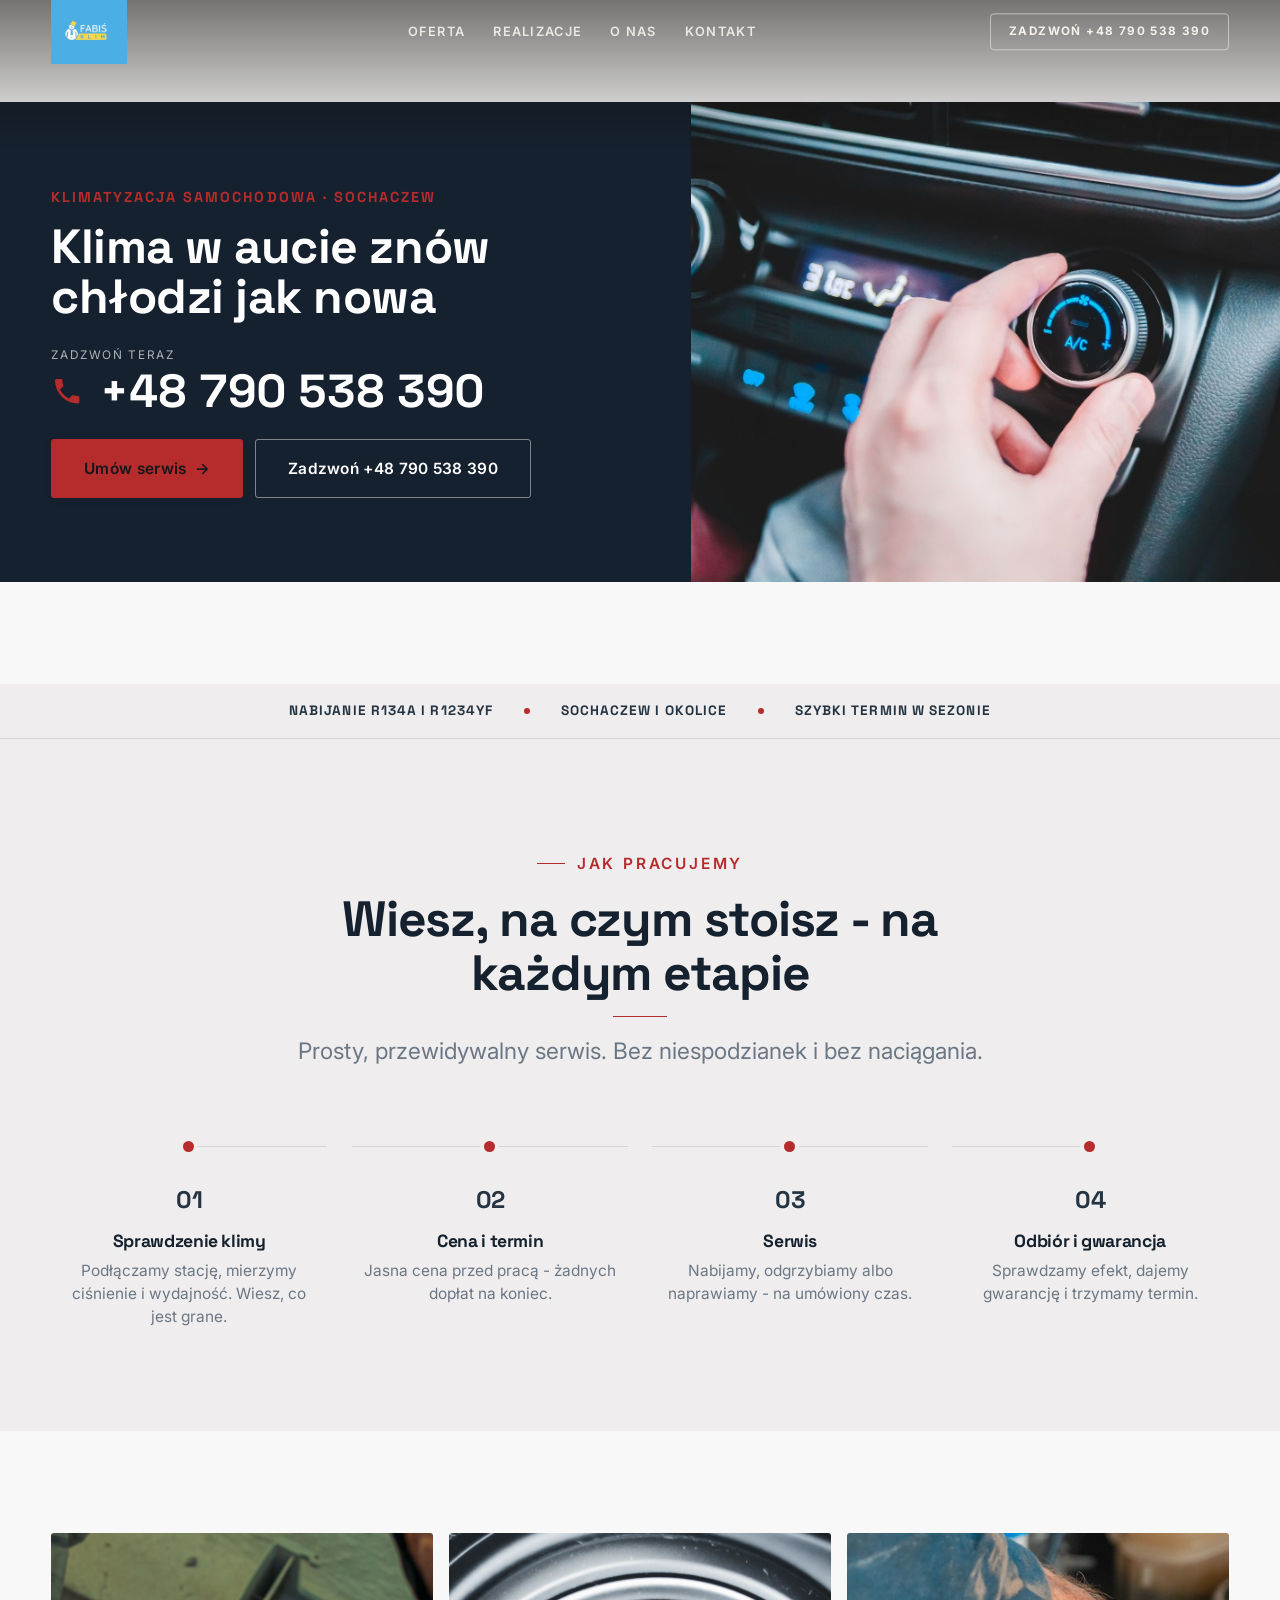
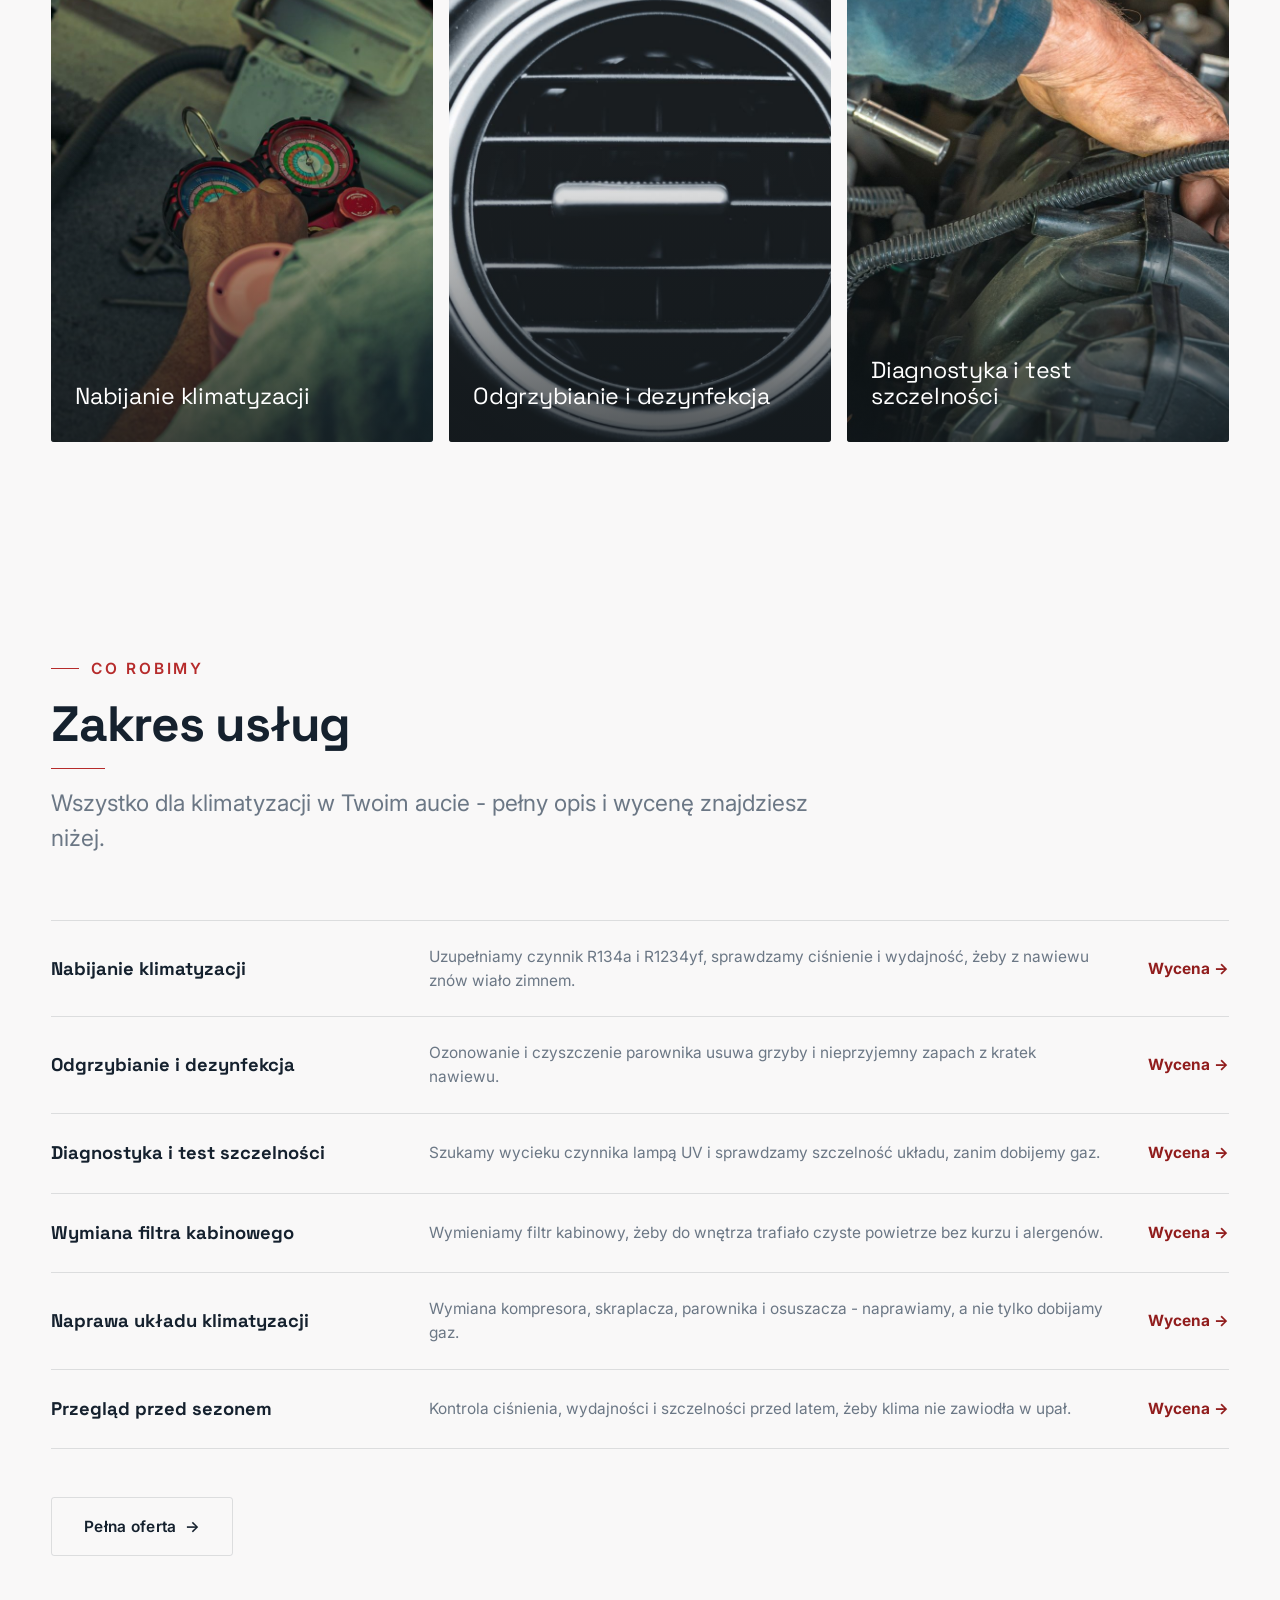
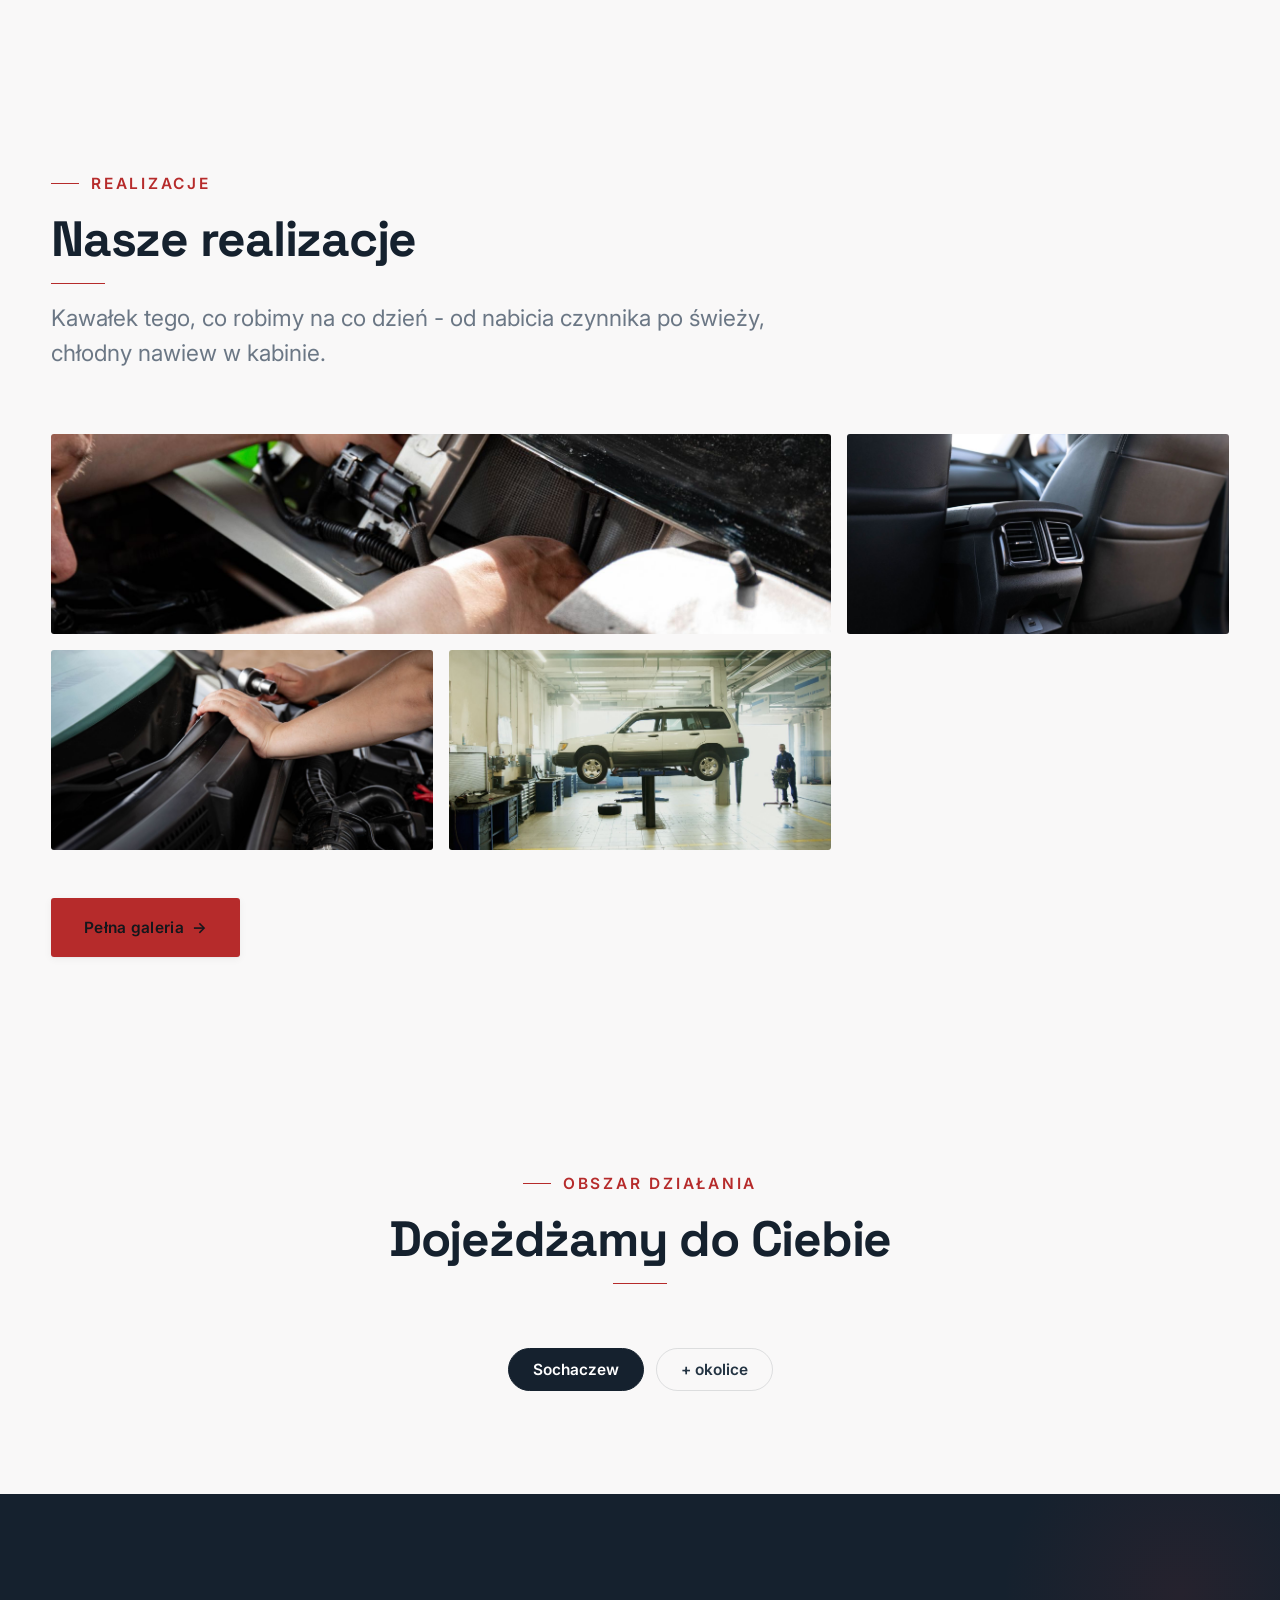
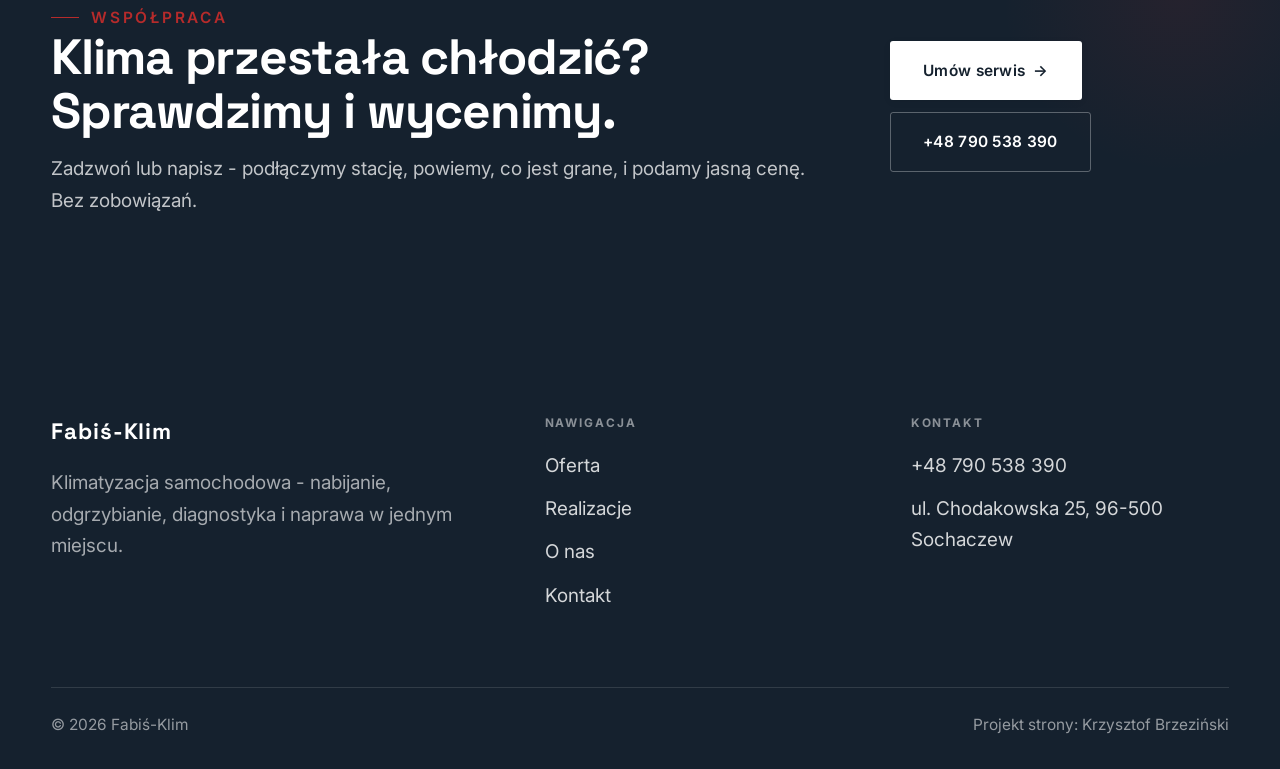
==== commit d60a63ac: "[claude-edit][cmt:38cd9b98-d94e-478a-a2e0-b2b96bc2cf80] przebranżowienie na klimatyzację samochodową" ====
--- a/index.html
+++ b/index.html
@@ -3,8 +3,8 @@
 <head>
 <meta charset="UTF-8">
 <meta name="viewport" content="width=device-width, initial-scale=1.0">
-<title>Fabiś-Klim - Klimatyzacja i chłodnictwo · Sochaczew</title>
-<meta name="description" content="Fabiś-Klim - montaż i serwis klimatyzacji, Sochaczew i okolice. Klimatyzacja do domu, biura i samochodu, rekuperacja, przeglądy i napełnianie. Bezpłatna wycena, sprawny dojazd. Zadzwoń.">
+<title>Fabiś-Klim - Klimatyzacja samochodowa · Sochaczew</title>
+<meta name="description" content="Fabiś-Klim - serwis klimatyzacji samochodowej, Sochaczew i okolice. Nabijanie czynnika R134a i R1234yf, odgrzybianie, diagnostyka szczelności, wymiana filtra kabinowego. Szybki termin, jasna cena. Zadzwoń.">
 <link rel="preconnect" href="https://fonts.googleapis.com">
 <link rel="preconnect" href="https://fonts.gstatic.com" crossorigin>
 <link href="https://fonts.googleapis.com/css2?family=Space+Grotesk:wght@500;600;700&family=Inter:wght@400;500;600&display=swap" rel="stylesheet">
@@ -27,20 +27,20 @@
 </header>
 
 <section class="hero-fach">
-  <img class="hf-photo" src="img/hero.jpg" alt="Fabiś-Klim">
+  <img class="hf-photo" src="img/hero.jpg" alt="Fabiś-Klim - klimatyzacja samochodowa">
   <div class="hf-panel">
-      <span class="hf-kicker">Klimatyzacja i chłodnictwo · Sochaczew</span>
-      <h1 class="hf-title">Chłód, kiedy go naprawdę potrzebujesz</h1>
+      <span class="hf-kicker">Klimatyzacja samochodowa · Sochaczew</span>
+      <h1 class="hf-title">Klima w aucie znów chłodzi jak nowa</h1>
       <a class="hf-phone" href="tel:+48790538390"><span class="hf-phone-lab">Zadzwoń teraz</span><span class="hf-phone-num"><svg class="ico-tel" width="16" height="16" viewBox="0 0 24 24" fill="none" aria-hidden="true"><path d="M6.6 10.8a15.5 15.5 0 0 0 6.6 6.6l2.2-2.2a1 1 0 0 1 1-.24 11.4 11.4 0 0 0 3.6.58 1 1 0 0 1 1 1V20a1 1 0 0 1-1 1A17 17 0 0 1 3 4a1 1 0 0 1 1-1h3.5a1 1 0 0 1 1 1c0 1.25.2 2.46.58 3.6a1 1 0 0 1-.25 1l-2.23 2.2Z" fill="currentColor"/></svg> +48 790 538 390</span></a>
       <div class="hf-actions">
-        <a href="kontakt.html" class="btn btn-accent">Bezpłatna wycena <span class="arr">→</span></a>
+        <a href="kontakt.html" class="btn btn-accent">Umów serwis <span class="arr">→</span></a>
         <a href="tel:+48790538390" class="btn btn-ghost hf-ghost">Zadzwoń +48 790 538 390</a>
       </div>
   </div>
 </section>
 <section class="fach-promise">
   <div class="wrap">
-    <ul class="fp-row reveal"><li>Bezpłatna wycena</li><li>Dojazd: Sochaczew i okolice</li><li>Gwarancja na robociznę</li></ul>
+    <ul class="fp-row reveal"><li>Nabijanie R134a i R1234yf</li><li>Sochaczew i okolice</li><li>Szybki termin w sezonie</li></ul>
   </div>
 </section>
 <section class="proces fachowcy">
@@ -48,22 +48,22 @@
     <div class="head center reveal">
       <span class="eyebrow">Jak pracujemy</span>
       <h2>Wiesz, na czym stoisz - na każdym etapie</h2>
-      <p>Prosty, przewidywalny proces. Bez niespodzianek i bez naciągania.</p>
+      <p>Prosty, przewidywalny serwis. Bez niespodzianek i bez naciągania.</p>
     </div>
     <ol class="proces-line">
-      <li class="reveal"><span class="pno">01</span><h3>Bezpłatna wycena</h3><p>Przyjeżdżamy, oglądamy, doradzamy. Bez opłat i bez zobowiązań.</p></li>
-      <li class="reveal"><span class="pno">02</span><h3>Kosztorys i termin</h3><p>Jasna cena i termin na piśmie - zanim cokolwiek ruszy.</p></li>
-      <li class="reveal"><span class="pno">03</span><h3>Realizacja</h3><p>Robimy zgodnie ze sztuką i na umówiony czas.</p></li>
-      <li class="reveal"><span class="pno">04</span><h3>Odbiór i gwarancja</h3><p>Dajemy gwarancję na robociznę i trzymamy termin.</p></li>
+      <li class="reveal"><span class="pno">01</span><h3>Sprawdzenie klimy</h3><p>Podłączamy stację, mierzymy ciśnienie i wydajność. Wiesz, co jest grane.</p></li>
+      <li class="reveal"><span class="pno">02</span><h3>Cena i termin</h3><p>Jasna cena przed pracą - żadnych dopłat na koniec.</p></li>
+      <li class="reveal"><span class="pno">03</span><h3>Serwis</h3><p>Nabijamy, odgrzybiamy albo naprawiamy - na umówiony czas.</p></li>
+      <li class="reveal"><span class="pno">04</span><h3>Odbiór i gwarancja</h3><p>Sprawdzamy efekt, dajemy gwarancję i trzymamy termin.</p></li>
     </ol>
   </div>
 </section>
 <section class="gateways-band">
   <div class="wrap">
     <div class="gateways">
-      <a href="oferta.html" class="gateway reveal"><img src="img/g1.jpg" alt="Montaż klimatyzacji" loading="lazy"><span class="g-ttl">Montaż klimatyzacji</span></a>
-      <a href="oferta.html" class="gateway reveal"><img src="img/g2.jpg" alt="Serwis klimatyzacji samochodowej" loading="lazy"><span class="g-ttl">Serwis klimatyzacji samochodowej</span></a>
-      <a href="oferta.html" class="gateway reveal"><img src="img/g3.jpg" alt="Klimatyzacja do biur i lokali" loading="lazy"><span class="g-ttl">Klimatyzacja do biur i lokali</span></a>
+      <a href="oferta.html" class="gateway reveal"><img src="img/g1.jpg" alt="Nabijanie klimatyzacji" loading="lazy"><span class="g-ttl">Nabijanie klimatyzacji</span></a>
+      <a href="oferta.html" class="gateway reveal"><img src="img/g2.jpg" alt="Odgrzybianie i dezynfekcja" loading="lazy"><span class="g-ttl">Odgrzybianie i dezynfekcja</span></a>
+      <a href="oferta.html" class="gateway reveal"><img src="img/g3.jpg" alt="Diagnostyka i test szczelności" loading="lazy"><span class="g-ttl">Diagnostyka i test szczelności</span></a>
     </div>
   </div>
 </section>
@@ -72,15 +72,15 @@
     <div class="head reveal">
       <span class="eyebrow">Co robimy</span>
       <h2>Zakres usług</h2>
-      <p>Zakres prac, jaki robimy najczęściej - pełny opis i wycenę znajdziesz niżej.</p>
+      <p>Wszystko dla klimatyzacji w Twoim aucie - pełny opis i wycenę znajdziesz niżej.</p>
     </div>
     <ul class="fu-list">
-      <li class="fu-row reveal"><div class="fu-name">Montaż klimatyzacji</div><div class="fu-desc">Dobieramy i montujemy klimatyzatory w domach i mieszkaniach - czysto, cicho i pod odbiór.</div><a class="fu-cta" href="kontakt.html">Wycena <span class="arr">→</span></a></li>
-      <li class="fu-row reveal"><div class="fu-name">Serwis klimatyzacji samochodowej</div><div class="fu-desc">Napełnianie, odgrzybianie i diagnostyka klimatyzacji w aucie. Mobilnie, na miejscu u Ciebie.</div><a class="fu-cta" href="kontakt.html">Wycena <span class="arr">→</span></a></li>
-      <li class="fu-row reveal"><div class="fu-name">Klimatyzacja do biur i lokali</div><div class="fu-desc">Chłodzimy biura, gabinety i lokale usługowe - dobieramy moc do metrażu i sposobu pracy.</div><a class="fu-cta" href="kontakt.html">Wycena <span class="arr">→</span></a></li>
-      <li class="fu-row reveal"><div class="fu-name">Rekuperacja i wentylacja</div><div class="fu-desc">Świeże powietrze bez otwierania okien - montaż i obsługa rekuperacji oraz wentylacji.</div><a class="fu-cta" href="kontakt.html">Wycena <span class="arr">→</span></a></li>
-      <li class="fu-row reveal"><div class="fu-name">Przeglądy i napełnianie</div><div class="fu-desc">Okresowy przegląd, czyszczenie i uzupełnienie czynnika, żeby sprzęt chłodził pełną mocą.</div><a class="fu-cta" href="kontakt.html">Wycena <span class="arr">→</span></a></li>
-      <li class="fu-row reveal"><div class="fu-name">Naprawa i diagnostyka</div><div class="fu-desc">Szukamy przyczyny awarii, a nie tylko objawu - naprawiamy i zabezpieczamy instalację.</div><a class="fu-cta" href="kontakt.html">Wycena <span class="arr">→</span></a></li>
+      <li class="fu-row reveal"><div class="fu-name">Nabijanie klimatyzacji</div><div class="fu-desc">Uzupełniamy czynnik R134a i R1234yf, sprawdzamy ciśnienie i wydajność, żeby z nawiewu znów wiało zimnem.</div><a class="fu-cta" href="kontakt.html">Wycena <span class="arr">→</span></a></li>
+      <li class="fu-row reveal"><div class="fu-name">Odgrzybianie i dezynfekcja</div><div class="fu-desc">Ozonowanie i czyszczenie parownika usuwa grzyby i nieprzyjemny zapach z kratek nawiewu.</div><a class="fu-cta" href="kontakt.html">Wycena <span class="arr">→</span></a></li>
+      <li class="fu-row reveal"><div class="fu-name">Diagnostyka i test szczelności</div><div class="fu-desc">Szukamy wycieku czynnika lampą UV i sprawdzamy szczelność układu, zanim dobijemy gaz.</div><a class="fu-cta" href="kontakt.html">Wycena <span class="arr">→</span></a></li>
+      <li class="fu-row reveal"><div class="fu-name">Wymiana filtra kabinowego</div><div class="fu-desc">Wymieniamy filtr kabinowy, żeby do wnętrza trafiało czyste powietrze bez kurzu i alergenów.</div><a class="fu-cta" href="kontakt.html">Wycena <span class="arr">→</span></a></li>
+      <li class="fu-row reveal"><div class="fu-name">Naprawa układu klimatyzacji</div><div class="fu-desc">Wymiana kompresora, skraplacza, parownika i osuszacza - naprawiamy, a nie tylko dobijamy gaz.</div><a class="fu-cta" href="kontakt.html">Wycena <span class="arr">→</span></a></li>
+      <li class="fu-row reveal"><div class="fu-name">Przegląd przed sezonem</div><div class="fu-desc">Kontrola ciśnienia, wydajności i szczelności przed latem, żeby klima nie zawiodła w upał.</div><a class="fu-cta" href="kontakt.html">Wycena <span class="arr">→</span></a></li>
     </ul>
     <div style="margin-top:var(--space-7)" class="reveal"><a href="oferta.html" class="btn btn-ghost">Pełna oferta <span class="arr">→</span></a></div>
   </div>
@@ -90,13 +90,13 @@
     <div class="head reveal">
       <span class="eyebrow">Realizacje</span>
       <h2>Nasze realizacje</h2>
-      <p>Kawałek tego, co robimy na co dzień - od montażu jednostki po gotowy, chłodzący komfort w środku.</p>
+      <p>Kawałek tego, co robimy na co dzień - od nabicia czynnika po świeży, chłodny nawiew w kabinie.</p>
     </div>
     <div class="gallery">
-      <div class="tile t-two3 reveal"><img src="img/g4.jpg" alt="Serwis i przeglądy" loading="lazy"><div class="cap">Serwis i przeglądy</div></div>
-      <div class="tile t-third reveal"><img src="img/g5.jpg" alt="Klimatyzacja do biura" loading="lazy"><div class="cap">Klimatyzacja do biura</div></div>
-      <div class="tile t-third reveal"><img src="img/g6.jpg" alt="Komfort w pomieszczeniu" loading="lazy"><div class="cap">Komfort w pomieszczeniu</div></div>
-      <div class="tile t-third reveal"><img src="img/about.jpg" alt="Fabiś-Klim" loading="lazy"></div>
+      <div class="tile t-two3 reveal"><img src="img/g4.jpg" alt="Wymiana filtra kabinowego" loading="lazy"><div class="cap">Wymiana filtra kabinowego</div></div>
+      <div class="tile t-third reveal"><img src="img/g5.jpg" alt="Komfort w kabinie" loading="lazy"><div class="cap">Komfort w kabinie</div></div>
+      <div class="tile t-third reveal"><img src="img/g6.jpg" alt="Serwis na miejscu" loading="lazy"><div class="cap">Serwis na miejscu</div></div>
+      <div class="tile t-third reveal"><img src="img/about.jpg" alt="Nasz warsztat" loading="lazy"></div>
     </div>
     <div style="margin-top:var(--space-7)" class="reveal"><a href="realizacje.html" class="btn btn-accent">Pełna galeria <span class="arr">→</span></a></div>
   </div>
@@ -114,11 +114,11 @@
   <div class="wrap">
     <div class="reveal">
       <span class="eyebrow">Współpraca</span>
-      <h2>Potrzebujesz fachowca? Wycenimy za darmo.</h2>
-      <p>Zadzwoń lub napisz - przyjedziemy, obejrzymy i podamy jasną cenę. Bez zobowiązań.</p>
+      <h2>Klima przestała chłodzić? Sprawdzimy i wycenimy.</h2>
+      <p>Zadzwoń lub napisz - podłączymy stację, powiemy, co jest grane, i podamy jasną cenę. Bez zobowiązań.</p>
     </div>
     <div class="cta-actions reveal">
-      <a href="kontakt.html" class="btn btn-light">Bezpłatna wycena <span class="arr">→</span></a>
+      <a href="kontakt.html" class="btn btn-light">Umów serwis <span class="arr">→</span></a>
       <a href="tel:+48790538390" class="btn btn-ghost" style="color:#fff;border-color:rgba(255,255,255,.3)">+48 790 538 390</a>
     </div>
   </div>
@@ -129,7 +129,7 @@
     <div class="foot-grid">
       <div class="foot-brand">
         <div class="name">Fabiś-Klim</div>
-        <p>Klimatyzacja do domu, biura i auta - dobór, montaż i serwis w jednym miejscu.</p>
+        <p>Klimatyzacja samochodowa - nabijanie, odgrzybianie, diagnostyka i naprawa w jednym miejscu.</p>
       </div>
       <div class="foot-col">
         <h4>Nawigacja</h4>
@@ -150,7 +150,7 @@
     </div>
   </div>
 </footer>
-<div class="sticky-call"><a class="sc-call" href="tel:+48790538390"><svg class="ico-tel" width="16" height="16" viewBox="0 0 24 24" fill="none" aria-hidden="true"><path d="M6.6 10.8a15.5 15.5 0 0 0 6.6 6.6l2.2-2.2a1 1 0 0 1 1-.24 11.4 11.4 0 0 0 3.6.58 1 1 0 0 1 1 1V20a1 1 0 0 1-1 1A17 17 0 0 1 3 4a1 1 0 0 1 1-1h3.5a1 1 0 0 1 1 1c0 1.25.2 2.46.58 3.6a1 1 0 0 1-.25 1l-2.23 2.2Z" fill="currentColor"/></svg> Zadzwoń</a><a class="sc-quote" href="kontakt.html">Bezpłatna wycena</a></div>
+<div class="sticky-call"><a class="sc-call" href="tel:+48790538390"><svg class="ico-tel" width="16" height="16" viewBox="0 0 24 24" fill="none" aria-hidden="true"><path d="M6.6 10.8a15.5 15.5 0 0 0 6.6 6.6l2.2-2.2a1 1 0 0 1 1-.24 11.4 11.4 0 0 0 3.6.58 1 1 0 0 1 1 1V20a1 1 0 0 1-1 1A17 17 0 0 1 3 4a1 1 0 0 1 1-1h3.5a1 1 0 0 1 1 1c0 1.25.2 2.46.58 3.6a1 1 0 0 1-.25 1l-2.23 2.2Z" fill="currentColor"/></svg> Zadzwoń</a><a class="sc-quote" href="kontakt.html">Umów serwis</a></div>
 
 <script src="assets/main.js"></script>
 </body>
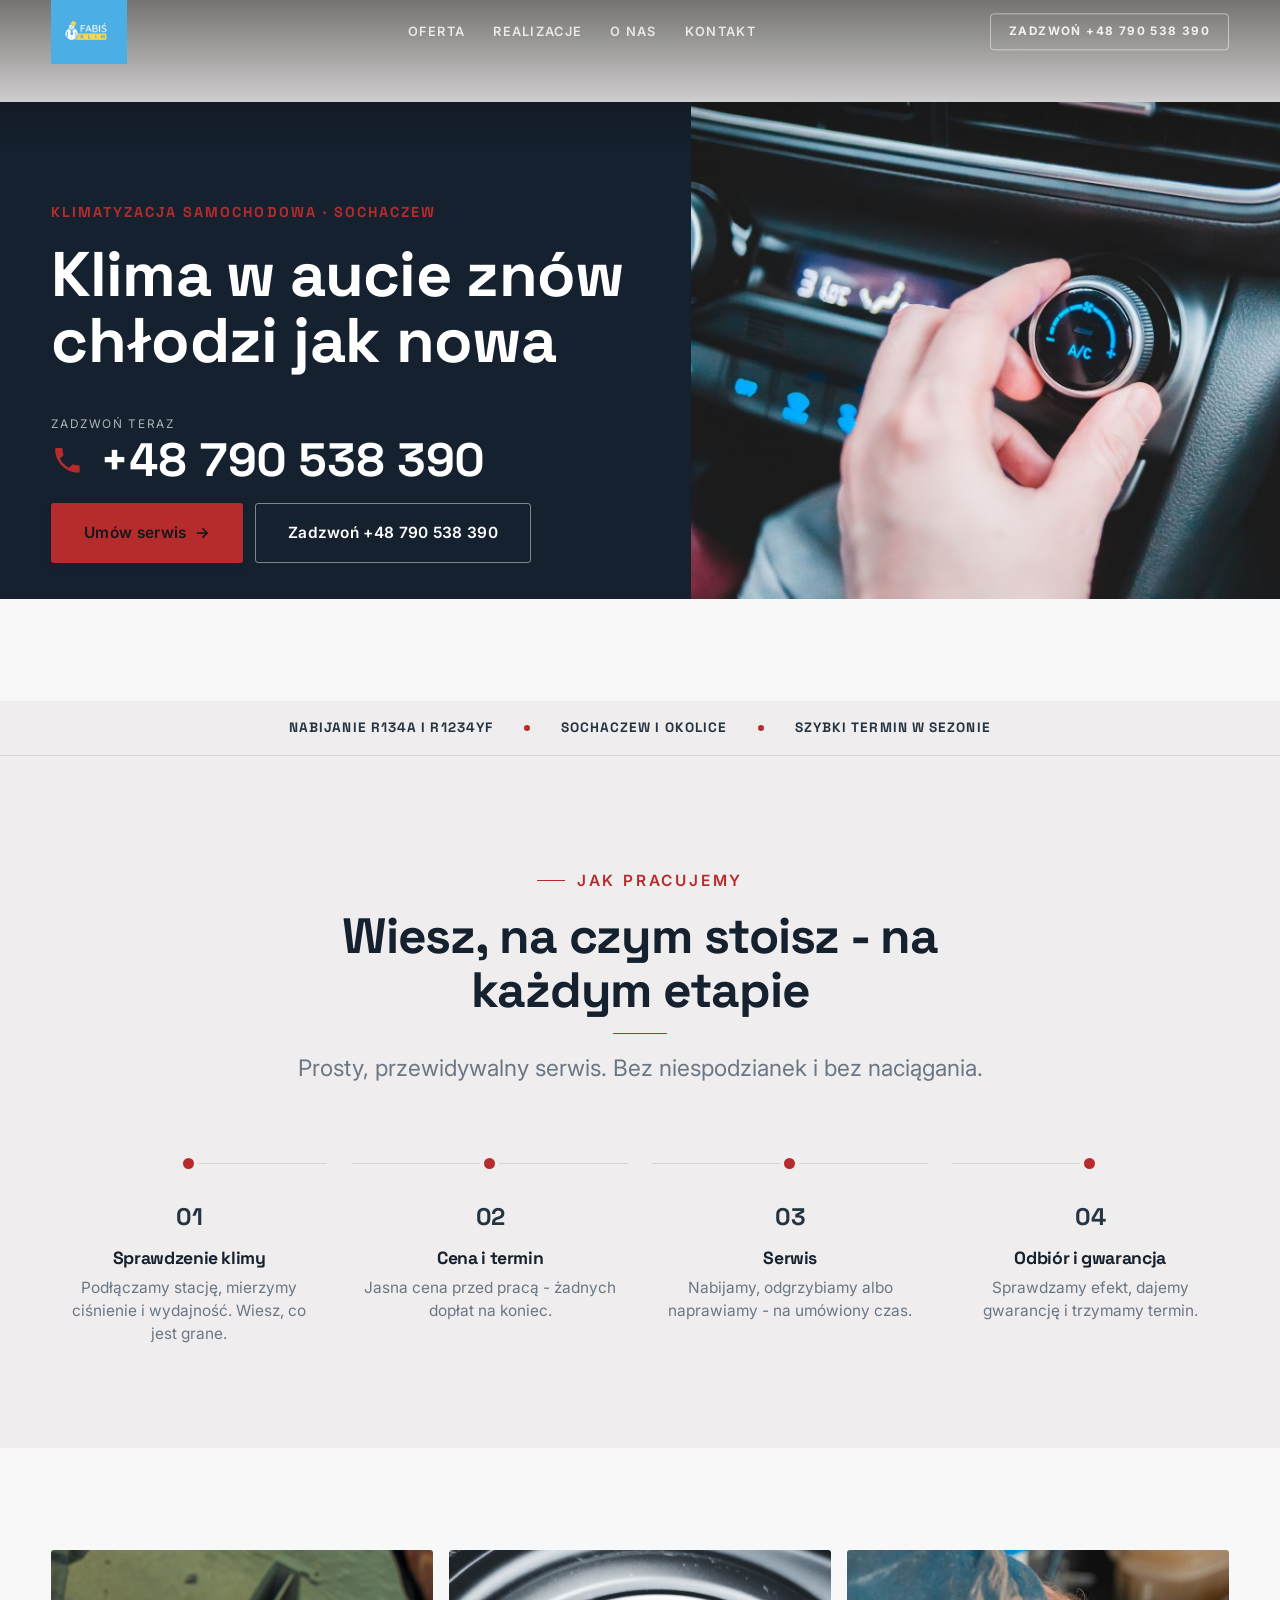
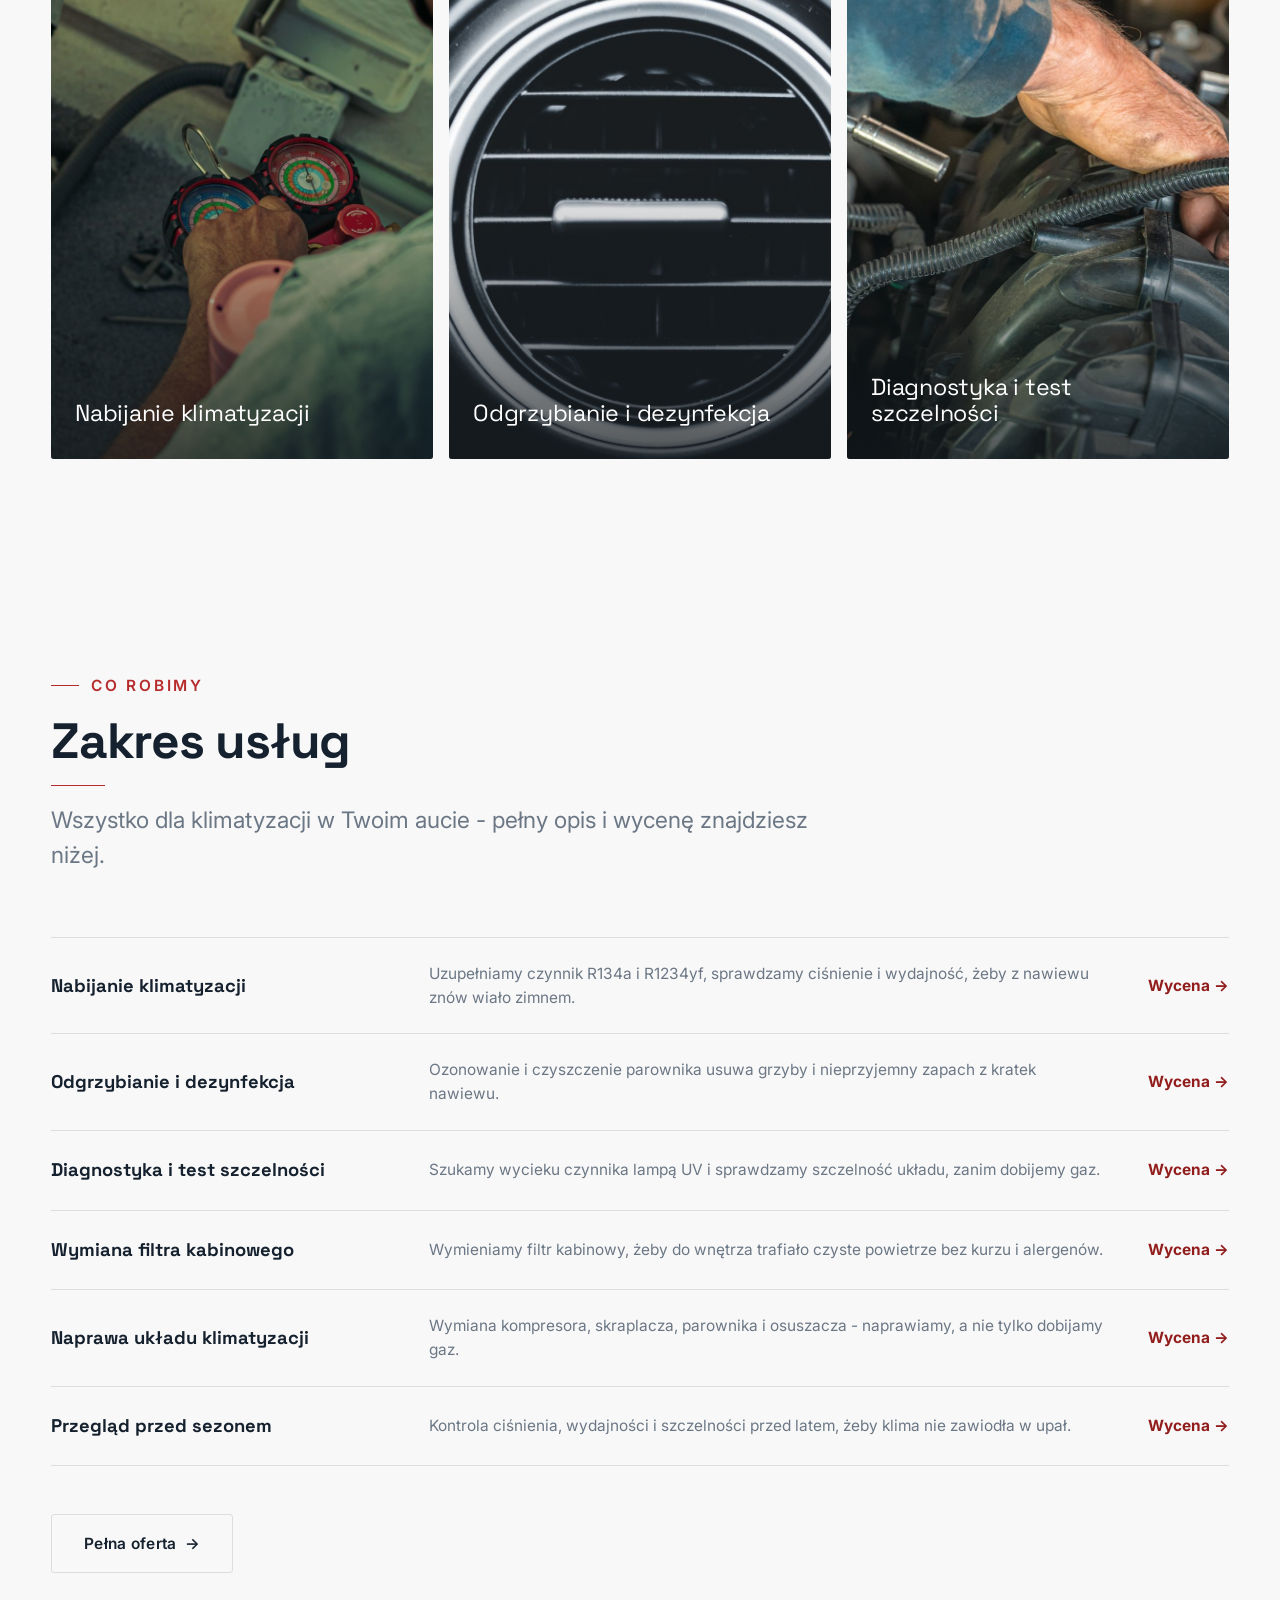
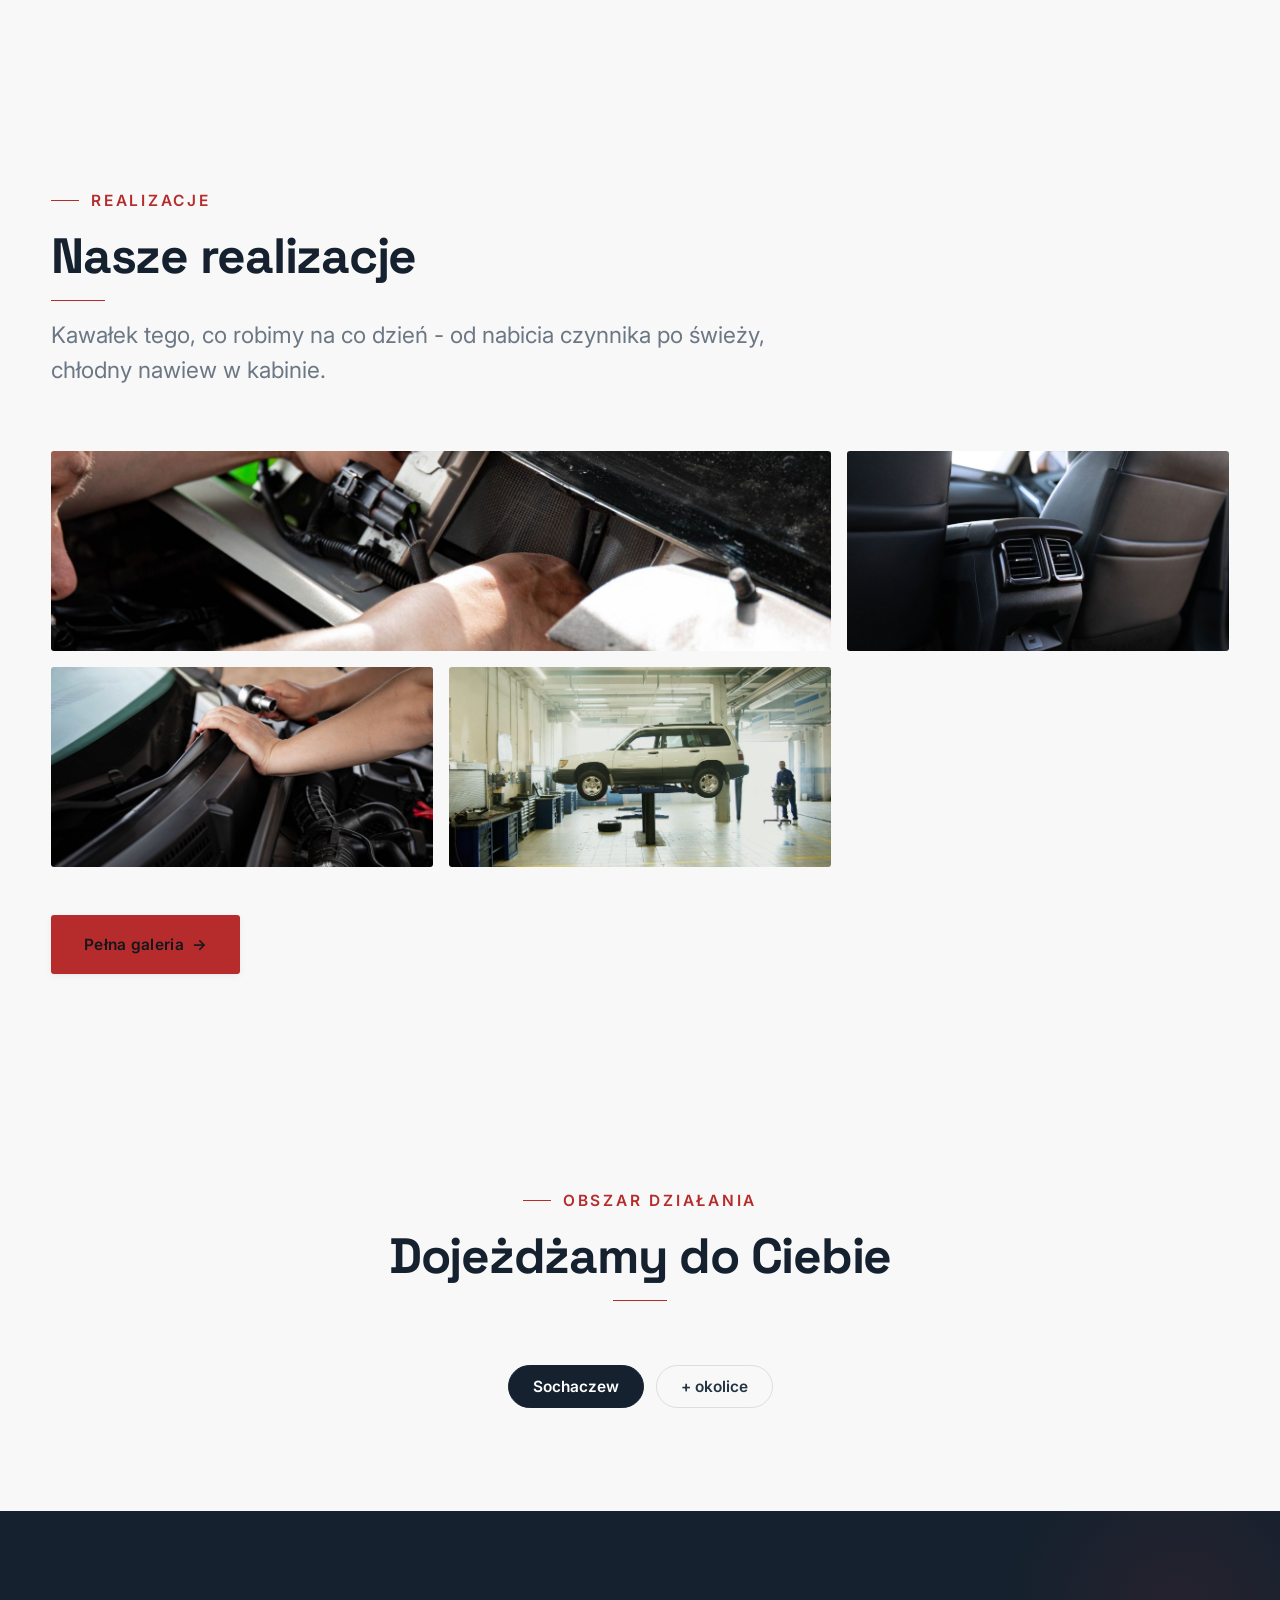
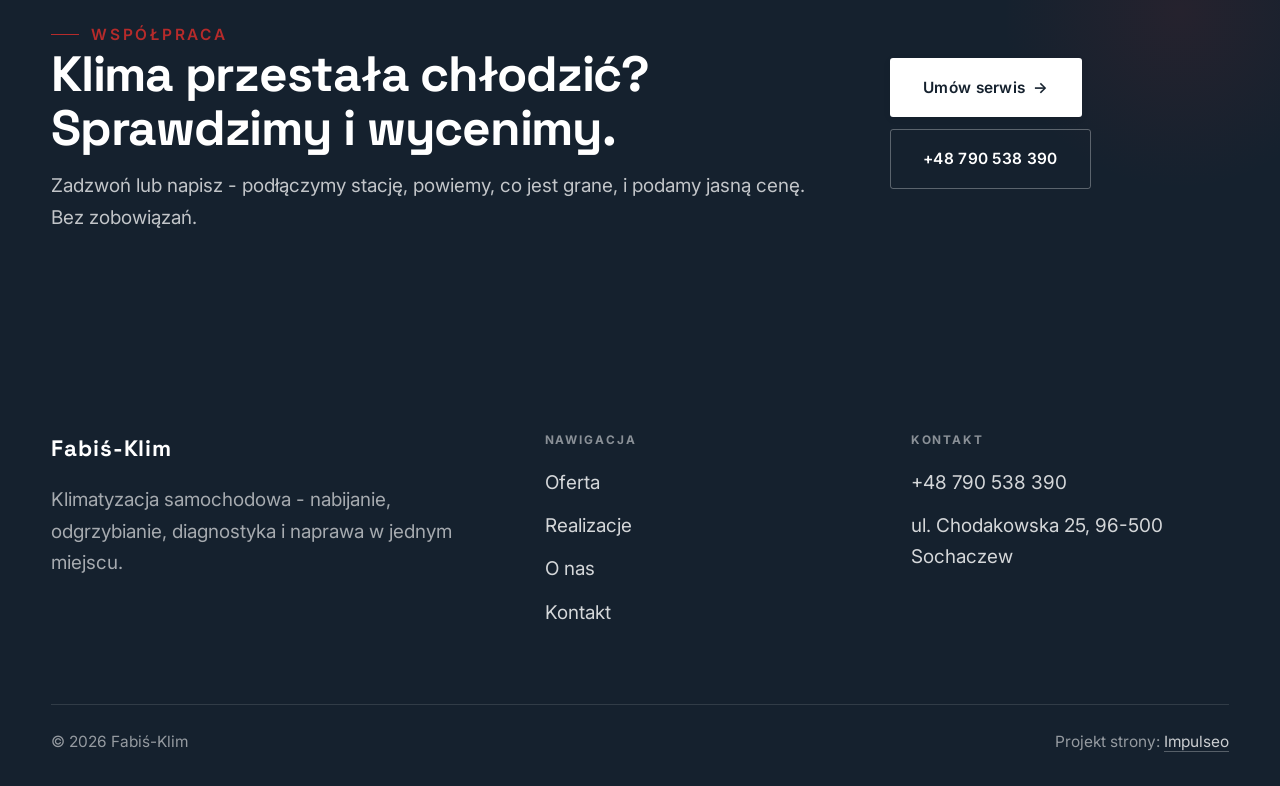
==== commit f5d8cf77: "Stopka: podpis Impulseo z linkiem + poprawka znikajacego napisu w naglowku" ====
--- a/index.html
+++ b/index.html
@@ -146,7 +146,7 @@
     </div>
     <div class="foot-bot">
       <span>© 2026 Fabiś-Klim</span>
-      <span>Projekt strony: Krzysztof Brzeziński</span>
+      <span>Projekt strony: <a class="foot-credit" href="https://impulseo.pl" target="_blank" rel="noopener">Impulseo</a></span>
     </div>
   </div>
 </footer>
--- a/assets/styles.css
+++ b/assets/styles.css
@@ -1,7 +1,7 @@
 /* ============================================================
    STOLBASZ — premium, architektoniczny B2B fit-out
    Jasna paleta, zero brązu. System wg premium-web-craft.
-   Projekt strony: Krzysztof Brzeziński
+   Projekt strony: Impulseo (impulseo.pl)
    ============================================================ */
 
 :root{
@@ -625,3 +625,64 @@
 
 /* === auto-paleta ze zdjęć klienta (dopasowanie do estetyki socials) === */
 :root{--accent:#B62B2B;--accent-d:#911D1D;--accent-soft:rgba(182,43,43,0.10);--paper:#F9F8F8;--paper-2:#EFEDED;--paper-3:#E8E5E5;}
+
+/* === HERO-FIT (29.07.2026) — hero DOPASOWUJE SIĘ do wysokości okna =========================
+   Zgłoszenie K. 29.07: na jego laptopie przyciski CTA w hero były ucięte dolną krawędzią
+   (Modern House). Pomiar headless (1512x879 → realny widok 792 px): dolna krawędź CTA
+   wypadała 123 px POD ekranem. Nawet przy maksymalnym oknie (982) było -20 px.
+
+   DLACZEGO POPRZEDNI FIX NIE DZIAŁAŁ: 27.07 dołożyliśmy @media(max-height:820px) — próg.
+   Widok K. ma ~792-895 px, czyli TUŻ NAD progiem → reguła w ogóle się nie włączała.
+   Progi są kruche: każdy inny laptop/dok/pasek zakładek przesuwa granicę.
+
+   ROZWIĄZANIE: zero progów. Każdy rozmiar, który decyduje o wysokości hero (typografia,
+   odstępy, padding), dostaje `min(dotychczasowa-wartość, X svh)` — czyli na wysokim ekranie
+   nic się nie zmienia, a im niższe okno, tym płynniej mniejsze. Treści NIE ucinamy.
+
+   Doklejane na SAM KONIEC styles.css (po motion) → wygrywa kaskadę, nie rusza reguł w miejscu.
+   Weryfikacja: tools-retrofit/measure_fold.py (mierzy zapas pod CTA dla 720/800/879/982). */
+
+/* ---------- HERO KINOWY (strona główna, rodziny „editorial") ---------- */
+.hero-cine .wrap{padding-block:min(var(--space-8),4svh)}
+.hero-cine .eyebrow{margin-bottom:min(var(--space-5),2svh)}
+.hero-cine h1{font-size:min(clamp(2.9rem,2rem + 4.4vw,5.2rem),7.6svh);
+  margin-bottom:min(var(--space-5),2.4svh)}
+.hero-cine .lead{font-size:min(1.125rem,2.3svh);line-height:1.55;
+  margin-bottom:min(var(--space-7),3.2svh)}
+
+/* ---------- HERO FACHOWCY — wariant A (pełny ekran) ---------- */
+.hf-panel{padding-top:min(clamp(6.5rem,13vh,9rem),11svh);
+  padding-bottom:min(clamp(2.6rem,6vh,3.6rem),4svh)}
+.hf-title{font-size:min(clamp(2.3rem,1.6rem + 3.2vw,4.3rem),7svh);
+  margin-top:min(var(--space-4),1.8svh);margin-bottom:min(var(--space-4),1.8svh)}
+.hf-lead{font-size:min(1.18rem,2.3svh);line-height:1.5}
+.hf-phone{margin-top:min(var(--space-6),2.8svh);margin-bottom:min(var(--space-5),2.2svh)}
+.hf-phone-num{font-size:min(clamp(2rem,1.5rem + 2.4vw,3.05rem),5.2svh)}
+.hf-trust{margin-top:min(var(--space-6),2.6svh);padding-top:min(var(--space-4),1.6svh)}
+
+/* Telefon: tam liczy się czytelność, nie upychanie — skalowanie wysokością wyłączone,
+   bo przy 844 px wysokości ekranu svh-limity zaczęłyby zmniejszać tekst bez potrzeby. */
+@media(max-width:680px){
+  .hero-cine h1{font-size:clamp(1.9rem,1.15rem + 4.4vw,2.7rem)}
+  .hero-cine .lead{font-size:.98rem}
+  .hf-title{font-size:clamp(2.1rem,1.6rem + 3.2vw,3rem)}
+  .hf-lead{font-size:1rem}
+  .hf-phone-num{font-size:clamp(1.9rem,1.5rem + 2.4vw,2.5rem)}
+}
+/* === /HERO-FIT === */
+
+
+/* ====== IMPULSEO-FIX-20260731 ======================================================
+   1) PODPIS w stopce jest teraz linkiem do impulseo.pl - ma być widocznie klikalny.
+   2) ŻYWY NAGŁÓWEK: warstwa przenikających kadrów (.mt-hero-layer) miała z-index:1, więc
+      lądowała NAD przyciemnieniem hero, a w rodzinie „fachowcy" nawet nad panelem z tekstem
+      (.hf-panel nie miał własnego z-index). Efekt: przy zmianie zdjęcia napis znikał i wracał.
+      Teraz warstwa idzie tam, gdzie zdjęcie tła (z-index:-2), a treść nagłówka dostaje twardy
+      z-index:3. Zmieniają się WYŁĄCZNIE zdjęcia w tle - napis stoi nieruchomo.
+      (hero-cine celowo pominięte: tam img ma z-index:0 i układ był poprawny.) */
+.foot-bot a.foot-credit{color:rgba(255,255,255,.78);text-decoration:none;border-bottom:1px solid rgba(255,255,255,.28)}
+.foot-bot a.foot-credit:hover{color:#fff;border-bottom-color:#fff}
+.hero-fach > img.mt-hero-layer,.hero-gastro > img.mt-hero-layer,.hero-auto > img.mt-hero-layer,
+.hero-dom > img.mt-hero-layer,.hero-studio > img.mt-hero-layer{z-index:-2}
+.hf-panel,.hf-inner,.hd-panel,.hk-panel,.ha-inner,.hs-inner,.hg-inner{position:relative;z-index:3}
+/* ====== koniec IMPULSEO-FIX-20260731 ====== */
